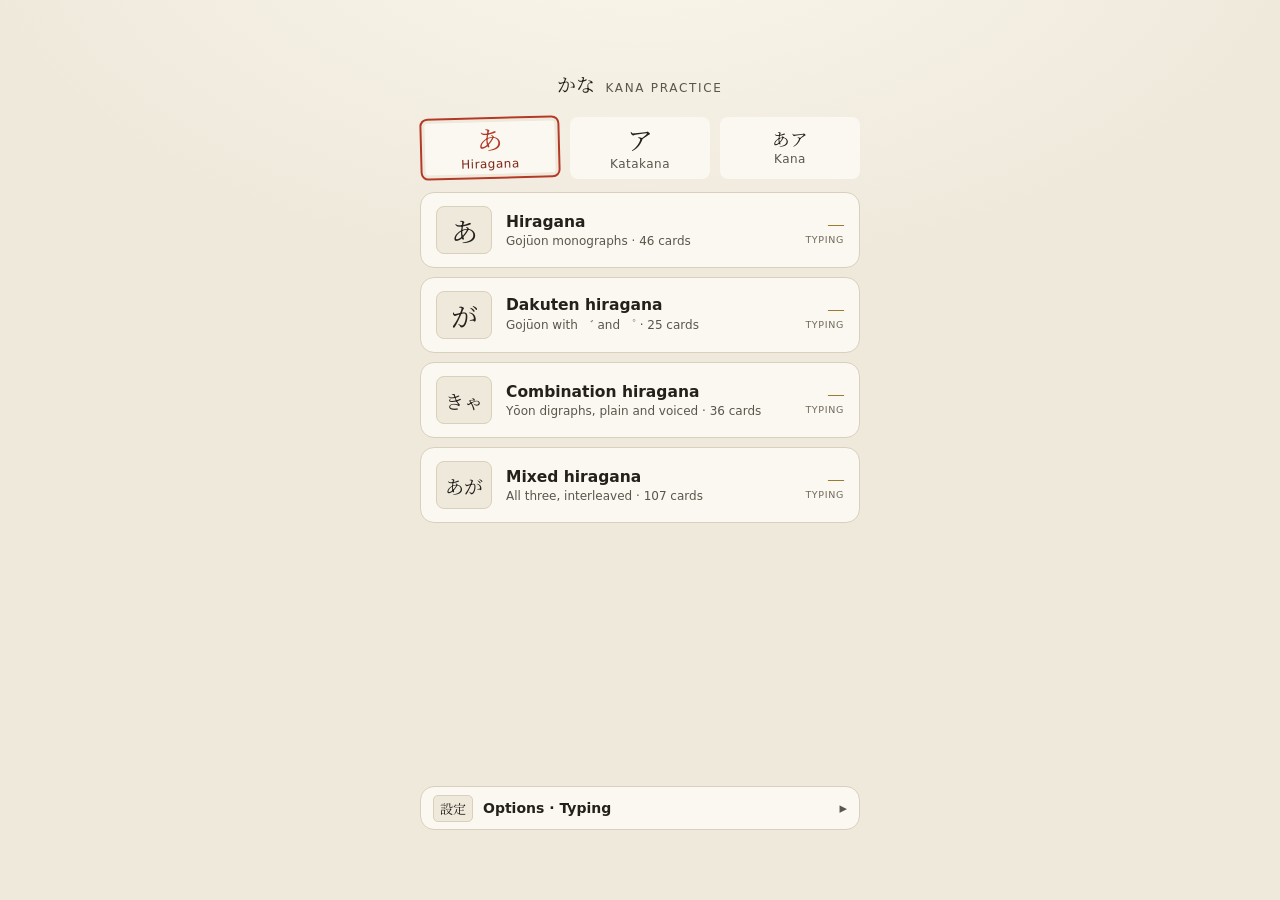
==== index.html @ 2bb755de "feat(decks): add a Kana stamp for the decks that span both scripts The menu had two seal stamps and " ====
<!DOCTYPE html>
<html lang="en">
<head>
<meta charset="UTF-8">
<meta name="viewport"
      content="width=device-width, initial-scale=1, viewport-fit=cover, interactive-widget=resizes-content">
<meta name="color-scheme" content="light dark">
<meta name="theme-color" content="#EFE9DC" id="themeColor">
<!-- The app ships its own dark theme, so Dark Reader must keep its hands off:
     its automatic inversion would fight the palette rather than add to it. -->
<meta name="darkreader-lock">
<meta name="apple-mobile-web-app-capable" content="yes">
<title>かな — Kana Practice</title>
<!-- favicon.ico is the one the browser is told about, and it is also the path
     every browser asks for unprompted when no link tag resolves. It carries six
     sizes (16 → 256), each rendered from icon.svg at that exact size rather
     than scaled down from one big raster — the 16px one has to survive on its
     own, which is what the glyph's weight was chosen for. icon.svg stays: it is
     the source the .ico is generated from. -->
<link rel="icon" href="favicon.ico" sizes="16x16 32x32 48x48 64x64 128x128 256x256">
<link rel="apple-touch-icon" href="icon.svg">
<link rel="stylesheet" href="styles.css">
<!-- Theme, before first paint. The stylesheet keys off data-theme, and app.js
     is loaded at the end of <body> — setting it there would show a light flash
     on every load for anyone using the dark theme. Deliberately duplicated and
     deliberately tiny; paintTheme() in app.js is the real one, and the key name
     and the two choices have to stay in step with it. -->
<script>
  (function () {
    var t = null;
    try { t = localStorage.getItem("kana.theme"); } catch (e) { /* private mode */ }
    if (t !== "light" && t !== "dark") {
      t = window.matchMedia("(prefers-color-scheme: dark)").matches ? "dark" : "light";
    }
    document.documentElement.dataset.theme = t;
  })();
</script>
</head>
<body>
<main class="stage">

  <!-- ───────────── MENU ───────────── -->
  <section id="menu" class="screen menu">
    <p class="eyebrow"><span class="mark" lang="ja">かな</span> Kana Practice</p>

    <!-- The deck list below shows one stamp at a time. The third is not a
         script anyone writes in — it is where the decks that span both scripts
         live, so they are found in one place instead of twice. -->
    <div class="scriptbar" id="scriptSwitch" role="radiogroup" aria-label="Script">
      <button type="button" class="hanko" data-script="hiragana" role="radio" aria-checked="true">
        <span class="hanko__glyph" lang="ja">あ</span>
        <span class="hanko__label">Hiragana</span>
      </button>
      <button type="button" class="hanko" data-script="katakana" role="radio" aria-checked="false">
        <span class="hanko__glyph" lang="ja">ア</span>
        <span class="hanko__label">Katakana</span>
      </button>
      <button type="button" class="hanko" data-script="kana" role="radio" aria-checked="false">
        <span class="hanko__glyph hanko__glyph--pair" lang="ja">あア</span>
        <span class="hanko__label">Kana</span>
      </button>
    </div>

    <div class="menu__scroll">
      <div class="decks" id="decks"></div>

      <!-- flick drills: not decks, and not filtered by script — built by app.js -->
      <p class="section-title" id="flickTitle">Flick keyboard</p>
      <div class="decks" id="flickDecks"></div>
    </div>

    <!-- Everything that used to sit stacked here — answer mode, font, chart,
         progress, account — now lives in #moreSheet. Five blocks took a third
         of a phone screen away from the deck list. -->
    <button type="button" class="wide wide--bar" id="moreBtn">
      <span class="wide__mark" lang="ja">設定</span>
      <span class="wide__label">Options · <span id="moreMode">Typing</span></span>
      <span class="wide__go" aria-hidden="true">▸</span>
    </button>
  </section>

  <!-- ───────────── SIGN IN / SIGN UP ───────────── -->
  <section id="auth" class="screen auth hidden">
    <p class="eyebrow"><span class="mark" lang="ja">名</span> <span id="authTitle">Sign in</span></p>

    <div class="auth__scroll">
      <p class="auth__blurb" id="authBlurb">
        An account saves your settings and records on the server, so they follow you between
        devices, and unlocks the progress report.
      </p>

      <form class="auth__form" id="authForm" autocomplete="on">
        <label class="field">
          <span class="field__label">Username</span>
          <input id="authUser" type="text" name="username" autocomplete="username"
                 autocapitalize="off" autocorrect="off" spellcheck="false"
                 inputmode="latin" required>
        </label>
        <label class="field">
          <span class="field__label">Password</span>
          <input id="authPass" type="password" name="password"
                 autocomplete="current-password" required>
        </label>

        <p class="auth__msg hidden" id="authMsg" role="status" aria-live="polite"></p>

        <button type="submit" class="btn btn--primary auth__go" id="authSubmit">Sign in</button>
      </form>

      <button type="button" class="link auth__swap" id="authSwap">
        No account yet? Create one
      </button>

      <div class="auth__signedin hidden" id="authSignedIn">
        <p class="auth__blurb">
          Signed in as <b id="authWho"></b>. Settings and records sync automatically.
        </p>

        <!-- Kept folded away: three password boxes sitting open on a screen you
             came to for something else is a form asking to be filled in. -->
        <button type="button" class="btn btn--ghost" id="pwToggle">Change password</button>

        <form class="auth__form auth__pw hidden" id="pwForm" autocomplete="on">
          <label class="field">
            <span class="field__label">Current password</span>
            <input id="pwCurrent" type="password" name="current-password"
                   autocomplete="current-password" required>
          </label>
          <label class="field">
            <span class="field__label">New password</span>
            <input id="pwNew" type="password" name="new-password"
                   autocomplete="new-password" required>
          </label>
          <label class="field">
            <span class="field__label">Confirm new password</span>
            <input id="pwConfirm" type="password" name="confirm-password"
                   autocomplete="new-password" required>
          </label>

          <button type="submit" class="btn btn--primary auth__go" id="pwSubmit">Change password</button>
          <button type="button" class="link auth__swap" id="pwCancel">Cancel</button>
        </form>

        <!-- Outside the form on purpose: it carries the confirmation too, and
             that has to survive the form folding itself away. -->
        <p class="auth__msg hidden" id="pwMsg" role="status" aria-live="polite"></p>

        <button type="button" class="btn btn--ghost" id="logoutBtn">Sign out</button>
        <button type="button" class="link auth__danger" id="deleteBtn">Delete account and all data</button>
      </div>
    </div>

    <button type="button" class="link" id="authBackBtn">← Back</button>
  </section>

  <!-- ───────────── PROGRESS ───────────── -->
  <section id="stats" class="screen stats hidden" data-script="hiragana">
    <p class="eyebrow"><span class="mark" lang="ja">記録</span> Your progress</p>

    <div class="stats__scroll" id="statsScroll">
      <!-- Device first and scrolling: you pick it once and it is the coarsest
           split there is. The script stamps below it are sticky, so the thing
           you actually switch between stays reachable. -->
      <div class="seg seg--device" role="radiogroup" aria-label="Device">
        <button type="button" class="seg__btn" data-device="mobile" role="radio" aria-checked="false">Phone</button>
        <button type="button" class="seg__btn" data-device="desktop" role="radio" aria-checked="true">Desktop</button>
      </div>

      <div class="scriptbar" id="statsScriptSwitch" role="radiogroup" aria-label="Script">
        <button type="button" class="hanko" data-script="hiragana" role="radio" aria-checked="true">
          <span class="hanko__glyph" lang="ja">あ</span>
          <span class="hanko__label">Hiragana</span>
        </button>
        <button type="button" class="hanko" data-script="katakana" role="radio" aria-checked="false">
          <span class="hanko__glyph" lang="ja">ア</span>
          <span class="hanko__label">Katakana</span>
        </button>
        <button type="button" class="hanko" data-script="kana" role="radio" aria-checked="false">
          <span class="hanko__glyph hanko__glyph--pair" lang="ja">あア</span>
          <span class="hanko__label">Kana</span>
        </button>
      </div>

      <!-- hidden when there is only one deck to pick — see renderDeckPicker -->
      <div class="deckpick" id="deckPick" role="radiogroup" aria-label="Deck"></div>

      <div id="statsBody"></div>
    </div>

    <button type="button" class="link" id="statsBackBtn">← Back</button>
  </section>

  <!-- ───────────── PLAY ───────────── -->
  <section id="play" class="screen play hidden">

    <header class="playbar">
      <button type="button" class="iconbtn" id="menuBtn" aria-label="Back to all decks" title="All decks">←</button>
      <h1 class="playbar__title">
        <span class="playbar__mark" id="playMark" lang="ja">かな</span>
        <span id="playLabel">Hiragana</span>
      </h1>
      <button type="button" class="iconbtn iconbtn--kana" id="playFontBtn"
              aria-label="Change the character font" title="Character font" lang="ja">字</button>
      <button type="button" class="iconbtn" id="restartBtn" aria-label="Restart this deck" title="Restart deck">↻</button>
    </header>

    <!-- On touch the on-screen keyboard covers the dock, so reveal lives up here
         instead. Only one of this and the one in the dock is ever visible. -->
    <div class="revealbar" id="revealBar">
      <button type="button" class="link" id="revealBtnTop">Reveal answer</button>
    </div>

    <div class="playmain">
      <div class="square" id="square">
        <span class="glyph" id="glyph" lang="ja">あ</span>
        <span class="maru" aria-hidden="true"></span>
      </div>
    </div>

    <div class="dock">
      <p class="feedback" id="feedback" role="status" aria-live="polite">Type the sound this character makes.</p>

      <!-- typing -->
      <div id="typeMode">
        <div class="answer">
          <input id="input" type="text" inputmode="latin" enterkeyhint="go" autocomplete="off"
                 autocapitalize="off" autocorrect="off" spellcheck="false"
                 placeholder="romaji…" aria-label="Type the romaji reading">
          <button type="button" class="btn btn--primary" id="submitBtn">Check</button>
        </div>
      </div>

      <!-- writing: romaji is shown, the kana is typed (needs a Japanese IME) -->
      <div id="writeMode" class="hidden">
        <div class="answer">
          <input id="kanaInput" type="text" inputmode="text" lang="ja" enterkeyhint="go"
                 autocomplete="off" autocapitalize="off" autocorrect="off" spellcheck="false"
                 placeholder="かな…" aria-label="Type the character">
          <button type="button" class="btn btn--primary" id="writeSubmitBtn">Check</button>
        </div>
      </div>

      <!-- shared by both typing modes; the hint text is set per mode -->
      <div class="undertools" id="typedTools">
        <button type="button" class="link" id="revealBtn">Reveal answer</button>
        <span class="hint hint--keys" id="typedHint">Enter ↵ to check</span>
      </div>

      <!-- choosing -->
      <div id="chooseMode" class="hidden">
        <div class="choices" id="choices"></div>
        <!-- height is reserved so the Continue button can't shift the layout -->
        <div class="undertools undertools--choose" id="chooseTools">
          <span class="hint hint--keys" id="chooseHint">Keys 1–4 also work</span>
        </div>
      </div>

      <div class="stats">
        <div class="bar"><span id="barFill"></span></div>
        <div class="metrics">
          <div class="metric"><div class="metric__n" id="mProgress">0<small>/0</small></div><div class="metric__l">Card</div></div>
          <div class="metric metric--streak"><div class="metric__n" id="mStreak">0</div><div class="metric__l">Streak</div></div>
          <div class="metric"><div class="metric__n" id="mAcc">—</div><div class="metric__l">Accuracy</div></div>
        </div>
      </div>
    </div>

  </section>

  <!-- ───────────── END ───────────── -->
  <section id="end" class="screen end hidden">
    <div class="end__scroll">
      <p class="eyebrow"><span class="mark" id="endMark" lang="ja">かな</span> <span id="endLabel">Deck complete</span></p>
      <div class="end__scoreline">
        <div class="end__score" id="endScore">—</div>
        <!-- filled by app.js: "best 96% · 1:47" -->
        <div class="end__chip hidden" id="endBestChip"></div>
      </div>
      <p class="end__sub" id="endSub"></p>
      <p class="end__best hidden" id="endBest"></p>

      <div id="missedBlock">
        <p class="section-title">Review these</p>
        <div class="missed" id="missedGrid"></div>
      </div>
    </div>

    <div class="end__actions">
      <button type="button" class="btn btn--ghost hidden" id="drillBtn"></button>
      <button type="button" class="btn btn--primary" id="againBtn">Practice deck again</button>
      <button type="button" class="link" id="endMenuBtn">← All decks</button>
    </div>
  </section>

  <!-- ───────────── LOAD ERROR ───────────── -->
  <section id="fatal" class="screen fatal hidden">
    <p class="eyebrow"><span class="mark" lang="ja">かな</span> Can’t load the deck</p>
    <p class="fatal__msg" id="fatalMsg"></p>
    <p class="fatal__hint">Browsers block <code>fetch()</code> on <code>file://</code> pages, so
      <code>kana.json</code> can’t be read by double-clicking this file. Serve the folder instead:</p>
    <pre class="fatal__cmd"><code>python -m http.server 8000</code></pre>
    <p class="fatal__hint">then open <code>http://localhost:8000</code>.</p>
  </section>

</main>

<!-- ───────────── OPTIONS ───────────── -->
<dialog id="moreSheet" class="sheet" aria-labelledby="moreSheetTitle">
  <div class="sheet__head">
    <h2 class="sheet__title" id="moreSheetTitle">Options</h2>
    <button type="button" class="iconbtn" id="moreCloseBtn" aria-label="Close">✕</button>
  </div>
  <div class="sheet__body">
    <div class="modebar modebar--stack">
      <span class="modebar__label">Answer by</span>
      <div class="seg" id="modeSwitch" role="radiogroup" aria-label="Answer mode">
        <button type="button" class="seg__btn" data-mode="type" role="radio" aria-checked="true">Typing</button>
        <button type="button" class="seg__btn" data-mode="choose" role="radio" aria-checked="false">Choosing</button>
        <button type="button" class="seg__btn" data-mode="write" role="radio" aria-checked="false">Writing</button>
      </div>
    </div>

    <!-- Theme is this device's alone — it is never synced to an account. -->
    <div class="modebar modebar--stack">
      <span class="modebar__label">Theme</span>
      <div class="seg" id="themeSwitch" role="radiogroup" aria-label="Theme">
        <button type="button" class="seg__btn" data-theme="auto" role="radio" aria-checked="true">Auto</button>
        <button type="button" class="seg__btn" data-theme="light" role="radio" aria-checked="false">Light</button>
        <button type="button" class="seg__btn" data-theme="dark" role="radio" aria-checked="false">Dark</button>
      </div>
    </div>

    <button type="button" class="wide" id="menuFontBtn">
      <span class="wide__mark wide__mark--kana" lang="ja">あ</span>
      <span class="wide__label">Character font · <span id="menuFontName">Mincho</span></span>
      <span class="wide__go" aria-hidden="true">▸</span>
    </button>

    <button type="button" class="wide" id="chartBtn">
      <span class="wide__mark" lang="ja">五十音</span>
      <span class="wide__label">All characters &amp; romaji</span>
      <span class="wide__go" aria-hidden="true">▸</span>
    </button>

    <!-- both hidden unless a backend answers /api/health -->
    <button type="button" class="wide hidden" id="statsBtn">
      <span class="wide__mark" lang="ja">記録</span>
      <span class="wide__label">Your progress</span>
      <span class="wide__go" aria-hidden="true">▸</span>
    </button>

    <button type="button" class="wide hidden" id="accountBtn">
      <span class="wide__mark" lang="ja">名</span>
      <span class="wide__label">Account · <span id="accountName">Sign in</span></span>
      <span class="wide__go" aria-hidden="true">▸</span>
    </button>
  </div>
</dialog>

<!-- ───────────── FONT PICKER ───────────── -->
<dialog id="fontSheet" class="sheet" aria-labelledby="fontSheetTitle">
  <div class="sheet__head">
    <h2 class="sheet__title" id="fontSheetTitle">Character font</h2>
    <button type="button" class="iconbtn" id="fontCloseBtn" aria-label="Close">✕</button>
  </div>
  <div class="sheet__body">
    <div class="fonts" id="fontList" role="radiogroup" aria-labelledby="fontSheetTitle"></div>
    <p class="sheet__note" id="fontNote"></p>
  </div>
</dialog>

<!-- ───────────── CHARACTER CHART ───────────── -->
<dialog id="chartSheet" class="sheet sheet--chart" data-script="hiragana"
        aria-labelledby="chartSheetTitle">
  <div class="sheet__head">
    <h2 class="sheet__title" id="chartSheetTitle">All characters</h2>
    <button type="button" class="iconbtn" id="chartCloseBtn" aria-label="Close">✕</button>
  </div>

  <div class="chart__switch" role="radiogroup" aria-label="Script">
    <button type="button" class="hanko" data-chart="hiragana" role="radio" aria-checked="true">
      <span class="hanko__glyph" lang="ja">あ</span>
      <span class="hanko__label">Hiragana</span>
    </button>
    <button type="button" class="hanko" data-chart="katakana" role="radio" aria-checked="false">
      <span class="hanko__glyph" lang="ja">ア</span>
      <span class="hanko__label">Katakana</span>
    </button>
  </div>

  <!-- masthead + tables are built by app.js from kana.json's `charts` -->
  <div class="sheet__body chart__body" id="chartBody" tabindex="-1"></div>
</dialog>

<script src="app.js"></script>
</body>
</html>
---- styles.css ----
/* ==========================================================================
   Kana Practice — single stylesheet, mobile-first.

   Layout model
   ------------
   body      : full dynamic-viewport box, safe-area padded
   .stage    : the column everything lives in (capped at 440px / 760px)
   .screen   : one flex column per screen, grows to fill .stage
   .play     : playbar (fixed) · playmain (flexes, holds the square) · dock (fixed)

   The square is sized off dvh as well as vw, and the viewport meta uses
   interactive-widget=resizes-content, so opening the on-screen keyboard
   shrinks the character instead of pushing the answer box off-screen.

   Colour
   ------
   Washi paper throughout: cream ground, ink text, vermilion seal accent. The
   accent colours are deliberately darker than a dark theme would use — the same
   red/gold/green at "glowing on indigo" lightness fails contrast on cream.

   Which is exactly why the dark theme re-declares them rather than inverting:
   it is the same paper at night — sumi ground, warm off-white ink, the seal red
   opened up to where it reads on a dark ground. Every colour in the sheet comes
   from a custom property for that reason, including the translucent ones; a
   literal colour below the :root blocks is a bug, because it can only be right
   in one of the two themes. Shu-derived washes use color-mix so they follow the
   accent by themselves and need no second declaration at all.

   The theme is chosen in Options and applied as data-theme on <html> — light or
   dark, already resolved, never "auto" (app.js resolves that against the OS, so
   nothing here has to test prefers-color-scheme).
   ========================================================================== */

/* ==========================================================================
   Bundled faces

   The five Japanese styles the font picker offers ship with the app, subset to
   kana + eighteen kanji + Latin by fonts/subset.py. Before this they were
   probed for on the device and quietly dropped when absent, which on a stock
   Windows install meant most of the picker disappeared — Japanese serif and
   textbook faces are behind an optional feature there.

   Two things about these rules are load-bearing:

   · **The `font-weight` *range* on the two variable faces.** Their default
     instance is the thinnest one on the axis — Thin 100 for Noto Sans JP,
     ExtraLight 200 for Noto Serif JP. Declare a single weight, or none, and
     every kana on screen renders as that hairline, which at 16px is the grey
     mush the app icon was drawn in SemiBold to avoid. The range is what lets
     the browser pick 400 for body kana and 600/700 for the chart headings and
     the feedback line's <b>.
   · **`font-display: block`, not `swap`.** The glyph *is* the question here. A
     swap shows the fallback first — tofu, on a device with no Japanese font,
     which is the case this whole section exists for — and then changes the
     character under the reader mid-answer. Block leaves the square empty until
     the face lands instead. These are same-origin and 32-110 KB, so that is
     imperceptible locally and honest over a slow link; only the face actually
     selected is ever fetched.
   ========================================================================== */
@font-face{
  font-family:"Noto Serif JP";
  src:url("fonts/noto-serif-jp-var.woff2") format("woff2-variations"),
      url("fonts/noto-serif-jp-var.woff2") format("woff2");
  font-weight:200 900;          /* variable axis — NOT a single weight */
  font-style:normal;
  font-display:block;
}
@font-face{
  font-family:"Noto Sans JP";
  src:url("fonts/noto-sans-jp-var.woff2") format("woff2-variations"),
      url("fonts/noto-sans-jp-var.woff2") format("woff2");
  font-weight:100 900;
  font-style:normal;
  font-display:block;
}
@font-face{
  font-family:"Klee One";
  src:url("fonts/klee-one-400.woff2") format("woff2");
  font-weight:400; font-style:normal; font-display:block;
}
@font-face{
  font-family:"Klee One";
  src:url("fonts/klee-one-600.woff2") format("woff2");
  font-weight:600; font-style:normal; font-display:block;
}
@font-face{
  font-family:"Zen Maru Gothic";
  src:url("fonts/zen-maru-gothic-400.woff2") format("woff2");
  font-weight:400; font-style:normal; font-display:block;
}
@font-face{
  font-family:"Zen Maru Gothic";
  src:url("fonts/zen-maru-gothic-700.woff2") format("woff2");
  font-weight:700; font-style:normal; font-display:block;
}
@font-face{
  font-family:"BIZ UDPGothic";
  src:url("fonts/biz-udpgothic-400.woff2") format("woff2");
  font-weight:400; font-style:normal; font-display:block;
}
@font-face{
  font-family:"BIZ UDPGothic";
  src:url("fonts/biz-udpgothic-700.woff2") format("woff2");
  font-weight:700; font-style:normal; font-display:block;
}

:root{
  --paper:      #EFE9DC;  /* page ground */
  --paper-card: #FBF8F1;  /* raised card / panel */
  --paper-lift: #FFFDF7;  /* a card lifted further still — hover, active font */
  --paper-sunk: #E7E0CE;  /* inset: progress track, pressed states */
  --gap-empty:  #E3DCC9;  /* an intentionally blank chart cell */
  --hairline:   #D8D0BC;  /* every border */
  --hairline-2: #BFB59B;  /* hairline on hover */

  --c-ink:      #24211C;  /* primary text */
  --c-ink-soft: #5B564C;  /* secondary text */
  --c-ink-mute: #6F6859;  /* tertiary — labels, hints, placeholders */
  --on-fill:    #fff;     /* text on a filled accent — shu, matcha */

  --shu:      #B23A26;  /* vermilion / seal red */
  --shu-2:    #9A2F1D;
  --shu-3:    #7E2717;  /* the seal's label colour, one step past shu-2 */
  --matcha:   #4F6B22;  /* correct green */
  --matcha-2: #455C1D;  /* its text companion, as shu-2 is to shu */
  --brass:    #8A6410;  /* record gold */
  --brass-2:  #B8892A;  /* lighter end of the progress gradient */
  --ai:       #2B4570;  /* indigo — the katakana accent */
  --ai-2:     #1B2C47;  /* its label colour, as shu-3 is to shu */
  /* purple — the かな stamp, the decks that are both scripts at once. Red and
     indigo mixed, which is exactly what that stamp holds, and it lands between
     them on contrast too rather than reading as a louder third colour. */
  --murasaki:   #5C3D7A;
  --murasaki-2: #452A5C;  /* its label colour, as ai-2 is to ai */
  --guide:    #C8BFA6;  /* practice-square cross guides */

  /* the pressed/hover wash on a control with no fill of its own */
  --press:    rgba(0,0,0,.07);
  --backdrop: rgba(36,33,28,.42);
  /* focused text field — mixed from the accent, so it needs no dark twin */
  --focus-glow: 0 0 0 3px color-mix(in srgb, var(--shu) 16%, transparent);

  /* Shadows are whole values, not tints, because a dark ground needs a
     different spread and opacity, not the same shadow in another colour. */
  --shadow-fine:   0 1px 2px rgba(60,50,30,.14);          /* the seg thumb */
  --shadow-sheet:  0 -20px 50px -22px rgba(60,50,30,.45);
  --shadow-square: 0 14px 30px -18px rgba(60,50,30,.42);

  /* the writing square: paper on paper, so it needs its own lift */
  --square-bg: linear-gradient(180deg, #FFFDF7 0%, #F4EEE0 140%);

  /* The page ground. Declared once because a sticky element has to repaint it
     to sit seamlessly over the page — see .stats .scriptbar. Always paired with
     background-attachment:fixed, which is what makes the two line up. */
  --page-bg:
    radial-gradient(1100px 620px at 50% -12%, #FBF7EC 0%, transparent 62%),
    var(--paper);

  --accent:      var(--shu);   /* flips per script inside the chart sheet */
  --accent-dark: var(--shu-3); /* the accent's label colour, not "dark theme" */

  --sans: ui-sans-serif, system-ui, -apple-system, "Segoe UI", Roboto, "Helvetica Neue", Arial, sans-serif;
  --mono: ui-monospace, SFMono-Regular, Menlo, Consolas, monospace;
  /* "Noto Serif JP" is bundled (see @font-face above), so this now resolves to
     a real face everywhere rather than to whatever the device happened to have.
     The installed names stay ahead of it: someone who owns Hiragino or Yu Mincho
     should see their own, and they carry kanji the subset deliberately doesn't. */
  --mincho: "Hiragino Mincho ProN", "Yu Mincho", "YuMincho", "Noto Serif JP",
            "MS PMincho", "Songti SC", serif;

  /* Every Japanese character on screen uses this. app.js overwrites it with the
     stack picked in the font sheet; --mincho stays put for the Latin numerals
     so switching kana faces never moves the score display around. */
  --kana: var(--mincho);

  --r-sm: 8px;
  --r-md: 10px;
  --r-lg: 14px;

  --pad: 14px;                 /* gutter around the stage */
  --tap: 44px;                 /* minimum touch target */
  --safe-t: env(safe-area-inset-top, 0px);
  --safe-b: env(safe-area-inset-bottom, 0px);
  --safe-l: env(safe-area-inset-left, 0px);
  --safe-r: env(safe-area-inset-right, 0px);
}

/* ── dark ─────────────────────────────────────────────────────────────────
   The same washi at night, not an inversion. Only the palette moves: nothing
   below re-lays-out, and no rule anywhere else in this file tests the theme.

   Two things drove the numbers. The ground is warm (a red-leaning near-black),
   because a neutral #111 under cream-white text reads as a different app
   wearing the same layout. And the accents all move *up* in lightness — the
   comment at the top of the file cuts both ways, so the seal red that reads on
   cream is mud on sumi, and gets opened up here instead of being reused. */
:root[data-theme="dark"]{
  --paper:      #1B1916;
  --paper-card: #24211B;
  --paper-lift: #2C2820;
  --paper-sunk: #131210;
  --gap-empty:  #1F1C17;
  --hairline:   #38332B;
  --hairline-2: #574F41;

  --c-ink:      #EDE6D6;
  --c-ink-soft: #B5AC99;
  /* 4.5:1 on --paper-card is the floor here, not on the page ground: labels and
     hints sit on cards more often than not, and a card is the lighter of the
     two. #8E8573 clears the ground and fails the card, which is the trap. */
  --c-ink-mute: #99907D;
  /* the fills are light here, so what sits on them is the ground, not white */
  --on-fill:    #1B1916;

  --shu:      #E2604A;
  --shu-2:    #F07D66;
  --shu-3:    #F2907A;
  --matcha:   #93B94E;
  --matcha-2: #A6C863;
  --brass:    #D8AC58;
  --brass-2:  #F0CE8C;
  --ai:       #7E9CD8;
  --ai-2:     #A3BAE6;
  --murasaki:   #B18FD8;
  --murasaki-2: #C6ACE6;
  --guide:    #4A4335;

  --press:    rgba(255,255,255,.09);
  --backdrop: rgba(0,0,0,.6);

  /* a shadow on a dark ground has to be near-black and tighter, or it just
     fogs the area around the element instead of lifting it */
  --shadow-fine:   0 1px 2px rgba(0,0,0,.45);
  --shadow-sheet:  0 -20px 50px -24px rgba(0,0,0,.85);
  --shadow-square: 0 14px 30px -20px rgba(0,0,0,.75);

  --square-bg: linear-gradient(180deg, #2A251D 0%, #1D1A15 140%);

  /* The glow sits *much* closer to the ground than the light theme's does, and
     copying that one's step across is the mistake here: identical RGB deltas
     are not identical gradients. On cream, +12 on 239 is a 4% lift the eye
     reads as almost nothing; on sumi the same +12 on 27 is +58% luminance and
     reads as a spotlight. What has to match is the *proportion*, which puts
     this three points off the ground, not twelve. Keep it neutral too — a warm
     step reads as a glow rather than as paper catching light. */
  --page-bg:
    radial-gradient(1100px 620px at 50% -12%, #1E1C19 0%, transparent 62%),
    var(--paper);
}

*{ box-sizing:border-box; }

html{ -webkit-text-size-adjust:100%; color-scheme:light; }
/* form controls, scrollbars and the caret follow the theme, not the OS */
:root[data-theme="dark"]{ color-scheme:dark; }

body{
  margin:0;
  min-height:100dvh;
  padding:calc(var(--pad) + var(--safe-t)) calc(var(--pad) + var(--safe-r))
          calc(var(--pad) + var(--safe-b)) calc(var(--pad) + var(--safe-l));
  font-family:var(--sans);
  color:var(--c-ink);
  background:var(--page-bg);
  background-attachment:fixed;
  display:flex;
  align-items:center;
  justify-content:center;
  overscroll-behavior-y:contain;
  -webkit-font-smoothing:antialiased;
}

.stage{
  --avail:calc(100dvh - 2 * var(--pad) - var(--safe-t) - var(--safe-b));
  width:100%;
  max-width:440px;
  display:flex;
  flex-direction:column;
  /* fill the viewport on phones, stay a centered card on big screens… */
  min-height:min(760px, var(--avail));
  /* …but never exceed it: long content scrolls inside .menu__scroll /
     .end__scroll instead of scrolling the page out from under the dock. */
  max-height:var(--avail);
}

.screen{ flex:1; display:flex; flex-direction:column; min-height:0; }

.hidden{ display:none !important; }

/* ── shared type ──────────────────────────────────────────────────────── */
.eyebrow{
  display:flex; align-items:baseline; gap:10px;
  justify-content:center;
  margin:0 0 18px;
  letter-spacing:.14em;
  text-transform:uppercase;
  font-size:12px;
  color:var(--c-ink-soft);
}
.eyebrow .mark{
  font-family:var(--kana);
  font-size:19px;
  letter-spacing:0;
  text-transform:none;
  color:var(--c-ink);
}

.section-title{
  font-size:11px; letter-spacing:.12em; text-transform:uppercase;
  color:var(--c-ink-mute); margin:24px 0 12px;
}

/* ── buttons ──────────────────────────────────────────────────────────── */
button{ -webkit-tap-highlight-color:transparent; touch-action:manipulation; }

.btn{
  font-family:var(--sans); font-size:15px; font-weight:600;
  min-height:var(--tap);
  padding:0 20px; border-radius:var(--r-md); cursor:pointer;
  border:1px solid transparent; white-space:nowrap;
  transition:transform .06s, background .15s, border-color .15s, color .15s;
}
.btn:active{ transform:translateY(1px); }
.btn--primary{ background:var(--shu); color:var(--on-fill); }
.btn--ghost{ background:var(--paper-card); color:var(--c-ink-soft); border-color:var(--hairline); }

.link{
  background:none; border:none; color:var(--c-ink-soft);
  font-size:14px; font-family:var(--sans);
  cursor:pointer;
  min-height:var(--tap); padding:0 4px;
  display:inline-flex; align-items:center;
}

.hint{
  font-size:13.5px; color:var(--c-ink-mute);
  min-height:var(--tap); padding:0 4px;
  display:inline-flex; align-items:center;
}

/* keyboard hints are noise on touch devices */
@media (hover:none) and (pointer:coarse){
  .hint--keys{ display:none; }
}

/* …but the IME reminder is *most* needed on a phone, where the Japanese
   keyboard has to be switched to by hand. It is deliberately not .hint--keys. */
.hint--ime{
  font-size:12px; letter-spacing:.02em;
  color:var(--c-ink-mute);
  border:1px dashed var(--hairline-2);
  border-radius:var(--r-sm);
  min-height:0; padding:4px 8px;
}

.iconbtn{
  width:var(--tap); height:var(--tap);
  flex:0 0 auto;
  display:inline-flex; align-items:center; justify-content:center;
  font-size:19px; line-height:1;
  color:var(--c-ink-soft);
  background:none; border:none; border-radius:50%;
  cursor:pointer;
  transition:background .15s, color .15s;
}
.iconbtn:active{ background:var(--press); color:var(--c-ink); }
.iconbtn--kana{ font-family:var(--kana); font-size:17px; }

@media (hover:hover){
  .btn--primary:hover{ background:var(--shu-2); }
  .btn--ghost:hover{ border-color:var(--hairline-2); color:var(--c-ink); }
  .link:hover{ color:var(--c-ink); text-decoration:underline; }
  .iconbtn:hover{ background:var(--press); color:var(--c-ink); }
}

:where(button,input):focus-visible{
  outline:2px solid var(--shu);
  outline-offset:2px;
}

/* ── menu ─────────────────────────────────────────────────────────────── */
/* Script switch — the same seal stamps as the chart sheet (.hanko, defined with
   the chart), sized to share the menu's full width. It filters the deck list to
   one script rather than listing all six decks at once. */
.scriptbar{
  flex:0 0 auto;
  display:flex; gap:10px;
  margin-bottom:13px;
}
.scriptbar .hanko{ flex:1 1 0; width:auto; min-height:62px; gap:5px; }
.scriptbar .hanko__glyph{ --stamp:26px; }

/* katakana carries the indigo accent here too, exactly as it does in the chart,
   and the かな stamp the purple that sits between the two */
.menu[data-script="katakana"]{
  --accent:var(--ai);
  --accent-dark:var(--ai-2);
}
.menu[data-script="kana"]{
  --accent:var(--murasaki);
  --accent-dark:var(--murasaki-2);
}

.menu__scroll{
  flex:1; min-height:0;
  overflow-y:auto;
  -webkit-overflow-scrolling:touch;
  /* let a long list bleed to the edges of its own scroller */
  margin-inline:calc(var(--pad) * -1);
  padding-inline:var(--pad);
}

.decks{ display:grid; gap:9px; }

.deck{
  display:grid;
  grid-template-columns:52px 1fr auto;
  align-items:center;
  gap:12px;
  text-align:left;
  min-height:64px;
  padding:11px 13px;
  border-radius:var(--r-lg);
  background:var(--paper-card);
  border:1px solid var(--hairline);
  color:var(--c-ink);
  font-family:var(--sans);
  cursor:pointer;
  transition:border-color .15s, background .15s, transform .06s;
}
.deck:active{ transform:translateY(1px); background:var(--paper-sunk); }
@media (hover:hover){
  .deck:hover{ border-color:var(--hairline-2); background:var(--paper-lift); }
}

.deck__sample{
  font-family:var(--kana);
  font-size:25px; line-height:1;
  color:var(--c-ink);
  background:var(--paper);
  border:1px solid var(--hairline);
  border-radius:var(--r-sm);
  height:44px;
  display:flex; align-items:center; justify-content:center;
}
.deck--combo .deck__sample{ font-size:18px; }

/* both are spans inside one grid cell — they must stack, not run together */
.deck__name{ display:block; font-size:15px; font-weight:600; }
.deck__meta{ display:block; font-size:12px; color:var(--c-ink-soft); margin-top:3px; }

.deck__best{
  font-family:var(--mincho);
  font-size:16px;
  color:var(--brass);
  text-align:right;
  min-width:42px;
  line-height:1.15;
}
.deck__pct{ display:block; }
/* fastest clean run — secondary to the score, still clearly a record */
.deck__time{ display:block; font-size:12.5px;
              color:color-mix(in srgb, var(--brass) 78%, transparent); }
/* names the mode the figures above belong to — "Choosing" is the widest, and it
   must stay on one line or the row grows a third line of its own */
.deck__best small{
  display:block;
  font-family:var(--sans);
  font-size:9.5px; letter-spacing:.07em; text-transform:uppercase;
  white-space:nowrap;
  color:var(--c-ink-mute); margin-top:2px;
}

.modebar{
  flex:0 0 auto;
  display:flex; align-items:center; justify-content:space-between; gap:10px;
  margin-top:14px; padding-top:12px;
  border-top:1px solid var(--hairline);
}
.modebar__label{
  font-size:11px; letter-spacing:.12em; text-transform:uppercase; color:var(--c-ink-mute);
}
.seg{
  display:inline-flex; gap:2px; padding:3px;
  background:var(--paper-sunk);
  border:1px solid var(--hairline);
  border-radius:9px;
}
.seg__btn{
  font-family:var(--sans); font-size:13.5px; font-weight:600;
  color:var(--c-ink-soft); background:none; border:none;
  min-height:38px; padding:0 15px; border-radius:7px; cursor:pointer;
  transition:background .15s, color .15s;
}
.seg__btn[aria-checked="true"]{ background:var(--paper-card); color:var(--c-ink); box-shadow:var(--shadow-fine); }

/* Three options no longer fit beside the label on a phone, so these rows stack:
   label above, buttons sharing the full width below. Both live in the Options
   sheet, where they have no top border to sit under. */
.modebar--stack{
  flex-direction:column; align-items:stretch; gap:7px;
  margin-top:0; padding-top:0; border-top:none;
  margin-bottom:16px;
}
.modebar--stack .seg{ display:flex; }
.modebar--stack .seg__btn{ flex:1 1 0; padding:0 8px; }

/* The one control left at the foot of the menu. Everything that used to be
   stacked here is behind it, so the deck list keeps the screen. */
.wide--bar{ margin-top:12px; }

.wide{
  display:flex; align-items:center; gap:10px;
  width:100%; min-height:var(--tap);
  margin-top:9px; padding:0 12px;
  background:var(--paper-card); border:1px solid var(--hairline); border-radius:var(--r-lg);
  color:var(--c-ink); font-family:var(--sans); font-size:14px; font-weight:600;
  cursor:pointer; text-align:left;
  transition:border-color .15s, background .15s, transform .06s;
}
.wide:active{ transform:translateY(1px); background:var(--paper-sunk); }
@media (hover:hover){ .wide:hover{ border-color:var(--hairline-2); background:var(--paper-lift); } }
.wide__mark{
  font-family:var(--kana); font-size:13px; font-weight:400;
  color:var(--c-ink); background:var(--paper);
  border:1px solid var(--hairline);
  padding:3px 6px; border-radius:5px;
}
/* a lone kana needs more size than 五十音 to carry the same optical weight */
.wide__mark--kana{ font-size:17px; min-width:28px; text-align:center; padding:2px 5px; }
.wide__label{ flex:1; min-width:0; overflow:hidden; text-overflow:ellipsis; white-space:nowrap; }
.wide__go{ color:var(--c-ink-soft); font-size:15px; }

/* ── account + progress ───────────────────────────────────────────────── */
.auth__scroll,
.stats__scroll{
  flex:1; min-height:0;
  overflow-y:auto;
  -webkit-overflow-scrolling:touch;
  margin-inline:calc(var(--pad) * -1);
  padding-inline:var(--pad);
}

.auth__blurb{
  margin:0 0 18px;
  font-size:13.5px; line-height:1.5; color:var(--c-ink-soft);
}

.auth__form{ display:flex; flex-direction:column; gap:12px; }

.field{ display:block; }
.field__label{
  display:block; margin-bottom:5px;
  font-size:11px; letter-spacing:.12em; text-transform:uppercase;
  color:var(--c-ink-mute);
}
.field input{
  width:100%;
  font-family:var(--sans);
  font-size:17px;               /* >=16px so iOS doesn't zoom on focus */
  min-height:var(--tap);
  padding:12px 14px;
  color:var(--c-ink);
  background:var(--paper-card);
  border:1px solid var(--hairline);
  border-radius:var(--r-md);
  outline:none;
  transition:border-color .15s, box-shadow .15s;
}
.field input:focus{ border-color:var(--shu); box-shadow:var(--focus-glow); }

.auth__go{ width:100%; margin-top:4px; }
.auth__go:disabled{ opacity:.6; cursor:default; }
.auth__swap{ width:100%; justify-content:center; margin-top:6px; }

.auth__msg{
  margin:0;
  padding:9px 12px;
  border-radius:var(--r-sm);
  background:color-mix(in srgb, var(--shu) 9%, transparent);
  border:1px solid color-mix(in srgb, var(--shu) 30%, transparent);
  color:var(--shu-2);
  font-size:13.5px; line-height:1.45;
}

/* The same panel in the affirmative — it reports a success, not a problem.
   The text is --matcha-2 and not --matcha for the same reason the error panel
   uses --shu-2: the base accent is the *wash* here, and a colour cannot sit
   legibly on 12% of itself. On cream it lands at 4.30:1, just under the bar. */
.auth__msg--ok{
  background:color-mix(in srgb, var(--matcha) 12%, transparent);
  border-color:color-mix(in srgb, var(--matcha) 38%, transparent);
  color:var(--matcha-2);
}

.auth__signedin{ display:flex; flex-direction:column; gap:10px; align-items:stretch; }

/* Its own box inside the signed-in stack, so the three fields read as one
   thing rather than as more buttons in the column. */
.auth__pw{
  gap:10px;
  padding:13px;
  border:1px solid var(--hairline);
  border-radius:var(--r-lg);
  background:var(--paper-card);
}
.auth__pw .auth__go{ margin-top:2px; }
.auth__pw .auth__swap{ margin-top:0; }
.auth__danger{ justify-content:center; color:var(--shu); }
@media (hover:hover){ .auth__danger:hover{ color:var(--shu-2); } }

/* Everything on the progress screen scrolls except the script stamps, which
   stick to the top of the scroller so the thing you switch between stays
   reachable. A sticky element has page behind it, so it repaints the body's own
   background — same gradient, same `fixed` attachment, therefore seamless
   rather than a solid block that misses the gradient by a shade. --page-bg is
   the single source for both. */
.stats .scriptbar{
  position:sticky; top:0; z-index:2;
  margin-inline:calc(var(--pad) * -1);
  padding:4px var(--pad) 10px;
  margin-bottom:0;
  background:var(--page-bg);
  background-attachment:fixed;
}

/* katakana carries the indigo accent here too, exactly as on the menu */
.stats[data-script="katakana"]{
  --accent:var(--ai);
  --accent-dark:var(--ai-2);
}
.stats[data-script="kana"]{
  --accent:var(--murasaki);
  --accent-dark:var(--murasaki-2);
}

/* the phone/desktop split — figures from one are never comparable to the other */
.seg--device{ flex:0 0 auto; display:flex; margin-bottom:10px; }
.seg--device .seg__btn{ flex:1 1 0; }

/* One deck at a time: each is its own dataset, so they never share a figure.
   Scrolls sideways on its own so a long deck list never pushes the report down. */
.deckpick{
  flex:0 0 auto;
  display:flex; gap:7px;
  overflow-x:auto; -webkit-overflow-scrolling:touch;
  margin-inline:calc(var(--pad) * -1);
  padding:0 var(--pad) 4px;
  margin-bottom:12px;
  scrollbar-width:none;
}
.deckpick:empty{ display:none; }
.deckpick::-webkit-scrollbar{ display:none; }
.deckpick__btn{
  flex:0 0 auto;
  display:flex; flex-direction:column; gap:2px;
  padding:8px 12px;
  background:var(--paper-card);
  border:1px solid var(--hairline);
  border-radius:var(--r-md);
  color:var(--c-ink-soft);
  font-family:var(--sans);
  cursor:pointer; text-align:left;
  transition:border-color .15s, color .15s, background .15s;
}
.deckpick__btn[aria-checked="true"]{
  border-color:var(--shu);
  color:var(--c-ink);
  box-shadow:0 0 0 2px color-mix(in srgb, var(--shu) 14%, transparent);
}
.deckpick__name{ font-size:13px; font-weight:600; white-space:nowrap; }
.deckpick__n{ font-size:10.5px; letter-spacing:.06em; text-transform:uppercase;
              color:var(--c-ink-mute); white-space:nowrap; }

.sdeck{
  margin:0 0 14px;
  font-size:19px; font-weight:600; line-height:1.2;
  color:var(--c-ink);
}

.sblock{ margin-bottom:24px; }
.sblock h3{
  margin:0 0 3px;
  font-size:11px; letter-spacing:.12em; text-transform:uppercase;
  color:var(--c-ink-mute);
}
.sblock__note{
  margin:0 0 10px;
  font-size:12.5px; line-height:1.5; color:var(--c-ink-soft);
}

.sgrid{ display:grid; grid-template-columns:1fr 1fr; gap:9px; margin-top:10px; }
.sgrid__cell{
  padding:11px 13px;
  background:var(--paper-card);
  border:1px solid var(--hairline);
  border-radius:var(--r-md);
}
.sgrid__n{ font-family:var(--mincho); font-size:24px; line-height:1.1; color:var(--c-ink); }
.sgrid__l{
  margin-top:3px;
  font-size:10.5px; letter-spacing:.08em; text-transform:uppercase;
  color:var(--c-ink-mute);
}

.srow{
  display:flex; align-items:center; gap:10px;
  padding:9px 12px;
  border:1px solid var(--hairline);
  border-radius:var(--r-sm);
  background:var(--paper-card);
  margin-bottom:6px;
}
.srow--dim{ background:transparent; }
.srow__k{ font-family:var(--kana); font-size:22px; line-height:1; color:var(--c-ink); }
.srow__k--bad{ color:var(--shu); font-size:19px; }
.srow__r{ flex:1; min-width:0; font-size:13px; color:var(--c-ink-soft);
          overflow:hidden; text-overflow:ellipsis; white-space:nowrap; }
.srow__r--wide{ font-size:13.5px; color:var(--c-ink); }
.srow__v{ font-family:var(--mincho); font-size:16px; color:var(--brass); }
.srow__v--bad{ color:var(--shu); }
.srow__v--good{ color:var(--matcha); }
/* a cell with a second line under it — both halves need display:block or the
   two run together, the same way .deck__name/.deck__meta do */
.srow__t{ display:block; }
.srow__sub{
  display:block;
  margin-top:2px;
  font-size:11.5px;
  font-variant-numeric:tabular-nums;   /* so the times line up down the list */
  color:var(--c-ink-mute);
}

.srow__s{ font-size:12px; color:var(--c-ink-mute); min-width:42px; text-align:right; }
/* exact run length: tabular so the columns line up down the list */
.srow__s--time{ font-variant-numeric:tabular-nums; min-width:64px; }

@media (min-width:600px) and (min-height:600px){
  .sgrid__n{ font-size:27px; }
  .srow__k{ font-size:25px; }
}

/* ── sheets ───────────────────────────────────────────────────────────── */
.sheet{
  margin:0; padding:0; border:0;
  position:fixed; inset:auto 0 0 0;
  width:100%; max-width:100%;
  max-height:84dvh;
  background:var(--paper);
  border-top:1px solid var(--hairline);
  border-radius:18px 18px 0 0;
  color:var(--c-ink);
  flex-direction:column;
  box-shadow:var(--shadow-sheet);
}
/* `display` belongs on [open] only. An author `display:flex` on .sheet itself
   would beat the UA's `dialog:not([open]){display:none}` — author rules always
   win over UA rules — leaving a dead, unclosable panel in the page. */
.sheet:not([open]){ display:none; }
.sheet[open]{ display:flex; animation:sheet-in .22s cubic-bezier(.2,.9,.3,1); }
@keyframes sheet-in{ from{ transform:translateY(14px); opacity:.4; } to{ transform:none; opacity:1; } }
.sheet::backdrop{ background:var(--backdrop); }

.sheet__head{
  flex:0 0 auto;
  display:flex; align-items:center; justify-content:space-between; gap:8px;
  padding:6px 8px 6px 18px;
  border-bottom:1px solid var(--hairline);
}
.sheet__title{
  margin:0; font-size:11px; font-weight:600;
  letter-spacing:.12em; text-transform:uppercase; color:var(--c-ink-soft);
}
.sheet__body{
  flex:1 1 auto; min-height:0;
  overflow-y:auto; -webkit-overflow-scrolling:touch;
  padding:12px 14px calc(14px + var(--safe-b));
}
.sheet__note{
  margin:14px 2px 0;
  font-size:12.5px; line-height:1.55; color:var(--c-ink-soft);
}

.fonts{ display:grid; gap:8px; }

.font{
  display:grid; grid-template-columns:58px 1fr 20px;
  align-items:center; gap:13px;
  text-align:left;
  min-height:64px; padding:9px 11px;
  background:var(--paper-card); border:1px solid var(--hairline); border-radius:var(--r-lg);
  color:var(--c-ink); font-family:var(--sans);
  cursor:pointer;
  transition:border-color .15s, background .15s, transform .06s;
}
.font:active{ transform:translateY(1px); }
@media (hover:hover){ .font:hover{ border-color:var(--hairline-2); background:var(--paper-lift); } }
.font[aria-checked="true"]{ border-color:var(--brass); background:var(--paper-lift); }

.font__sample{
  /* font-family is set per option by app.js */
  font-size:32px; line-height:1;
  height:50px;
  color:var(--c-ink);
  background:var(--paper);
  border:1px solid var(--hairline);
  border-radius:var(--r-sm);
  display:flex; align-items:center; justify-content:center;
  overflow:hidden;
}
.font__name{ display:block; font-size:15px; font-weight:600; }
.font__name .ja{ font-family:var(--kana); font-weight:400; color:var(--c-ink-soft); margin-left:6px; }
.font__note{ display:block; font-size:12px; color:var(--c-ink-soft); margin-top:3px; }
/* the tick marks the active font — hidden, not removed, so rows never reflow */
.font__tick{ font-size:15px; color:var(--brass); text-align:center; visibility:hidden; }
.font[aria-checked="true"] .font__tick{ visibility:visible; }

@media (min-width:600px){
  .sheet{
    inset:0; margin:auto;
    width:calc(100% - 40px); max-width:410px;
    max-height:min(78dvh, 620px);
    border:1px solid var(--hairline); border-radius:var(--r-lg);
  }
  /* the reference tables want the extra width when there is any */
  .sheet--chart{ max-width:700px; max-height:min(90dvh, 940px); }
  @keyframes sheet-in{ from{ transform:scale(.97); opacity:.4; } to{ transform:none; opacity:1; } }
}
.sheet--chart{ max-height:92dvh; }

/* ══ character chart ══════════════════════════════════════════════════════
   The palette is now the app's own, so the chart only re-points the accent —
   vermilion for hiragana, indigo for katakana.                              */
.sheet--chart[data-script="katakana"]{
  --accent:var(--ai);
  --accent-dark:var(--ai-2);
}

/* ── seal-stamp script switcher ───────────────────────────────────────── */
.chart__switch{
  flex:0 0 auto;
  display:flex; justify-content:center; gap:12px;
  padding:14px 14px 12px;
  border-bottom:1px solid var(--hairline);
}
.hanko{
  width:96px; min-height:88px;
  display:flex; flex-direction:column; align-items:center; justify-content:center; gap:7px;
  background:var(--paper-card);
  border:2px solid transparent;
  border-radius:8px;
  color:var(--c-ink-soft);
  font-family:var(--sans);
  cursor:pointer;
  transition:transform .15s ease, border-color .15s, color .15s;
}
/* The stamp glyph is sized through --stamp rather than font-size directly, so
   the two-glyph かな stamp can stay in proportion at every breakpoint instead of
   needing a second override beside each one. */
.hanko__glyph{
  font-family:var(--kana); font-size:var(--stamp, 34px);
  line-height:1; color:var(--c-ink);
}
/* あア is two full-width glyphs in a stamp built for one — at full size the pair
   is wider than the label under it and the stamp stops looking square. */
.hanko__glyph--pair{ font-size:calc(var(--stamp, 34px) * .68); letter-spacing:-.02em; }
.hanko__label{ font-size:12px; letter-spacing:.04em; }
.hanko[aria-checked="true"]{
  border-color:var(--accent);
  color:var(--accent-dark);
  transform:rotate(-1.5deg);
  box-shadow:0 0 0 3px var(--paper) inset;
}
.hanko[aria-checked="true"] .hanko__glyph{ color:var(--accent); }
@media (hover:hover){
  .hanko:not([aria-checked="true"]):hover{ transform:translateY(-2px); color:var(--c-ink); }
}

/* ── masthead + blocks ────────────────────────────────────────────────── */
.chart__body{ padding:16px 14px calc(20px + var(--safe-b)); }

.chart__masthead{ text-align:center; margin:0 0 22px; }
.chart__masthead h3{
  font-family:var(--kana); font-weight:600;
  font-size:34px; line-height:1.1; margin:0;
  letter-spacing:.02em; color:var(--c-ink);
}
.chart__masthead p{
  margin:6px 0 0;
  font-size:11.5px; letter-spacing:.08em; text-transform:uppercase;
  color:var(--c-ink-soft);
}

.chart__block{ margin-bottom:30px; }
.chart__block:last-child{ margin-bottom:6px; }
.chart__block h4{
  display:flex; align-items:baseline; gap:9px; flex-wrap:wrap;
  margin:0 0 2px; padding-bottom:7px;
  border-bottom:1px solid var(--hairline);
  font-family:var(--kana); font-weight:600; font-size:17px;
  color:var(--c-ink);
}
.chart__block h4 .en{
  font-family:var(--sans); font-weight:400; font-size:12px;
  letter-spacing:.03em; color:var(--c-ink-soft);
}

/* ── grids ────────────────────────────────────────────────────────────── */
/* a real table so <th scope> keeps headers tied to their cells;
   table-layout:fixed gives the even columns a grid would */
.chart{
  width:100%;
  table-layout:fixed;
  border-collapse:separate;
  border-spacing:4px;
  margin:10px -4px 0;
}
.chart th{
  font-family:var(--mono); font-weight:400; font-size:11px;
  color:var(--c-ink-soft);
}
.chart thead th{ padding-bottom:2px; }
.chart thead th:first-child{ width:44px; }
.chart td{ padding:0; text-align:center; vertical-align:middle; }
.chart td.is-gap{
  background:var(--gap-empty);
  border:1px dashed var(--hairline);
  border-radius:6px;
}

/* the loose wrapping lists (yōon, extended katakana) */
.chart--flow{
  display:grid;
  grid-template-columns:repeat(auto-fill, minmax(74px, 1fr));
  gap:4px;
  margin-top:10px;
}
.chart--single{ margin-top:8px; width:88px; }

.kcell{
  display:flex; flex-direction:column; align-items:center; justify-content:center;
  gap:5px;
  min-height:62px;
  padding:6px 2px;
  background:var(--paper-card);
  border:1px solid var(--hairline);
  border-radius:6px;
}
.kcell__k{
  font-family:var(--kana);
  font-size:24px; line-height:1;
  color:var(--c-ink);
}
.kcell__r{
  font-family:var(--mono); font-size:11px; line-height:1;
  letter-spacing:.02em; color:var(--c-ink-soft);
}

.chart__note{
  margin:22px 0 0; text-align:center;
  font-size:11.5px; line-height:1.6; color:var(--c-ink-soft);
}
.chart__notetext{ display:block; }
.chart__seal{
  display:inline-block; margin-bottom:9px; padding:4px 10px;
  font-family:var(--kana); font-size:13px;
  border:1px solid var(--accent); border-radius:4px;
  color:var(--accent);
}

@media (max-width:400px){
  .chart{ border-spacing:3px; margin-inline:-3px; }
  .chart thead th:first-child{ width:26px; }
  .chart--flow{ grid-template-columns:repeat(auto-fill, minmax(62px, 1fr)); gap:3px; }
  .kcell{ min-height:54px; gap:4px; padding:5px 1px; }
  .kcell__k{ font-size:20px; }
  .kcell__r{ font-size:10px; }
  .hanko{ width:84px; min-height:78px; }
  .hanko__glyph{ --stamp:29px; }
  .chart__masthead h3{ font-size:28px; }
}
@media (min-width:600px){
  .chart__body{ padding:20px 20px 24px; }
  .chart{ border-spacing:5px; margin-inline:-5px; }
  .kcell{ min-height:72px; }
  .kcell__k{ font-size:27px; }
  .hanko{ width:112px; min-height:100px; }
  .hanko__glyph{ --stamp:38px; }
  .chart__masthead h3{ font-size:40px; }
}

/* ── play: bar ────────────────────────────────────────────────────────── */
.playbar{
  flex:0 0 auto;
  display:flex; align-items:center; gap:6px;
  margin:calc(var(--tap) / -4) calc(var(--tap) / -4) 4px;
}
.playbar__title{
  flex:1; min-width:0;
  margin:0;
  display:flex; align-items:baseline; justify-content:center; gap:8px;
  font-size:12px; font-weight:600;
  letter-spacing:.12em; text-transform:uppercase;
  color:var(--c-ink-soft);
  white-space:nowrap; overflow:hidden; text-overflow:ellipsis;
}
.playbar__mark{
  font-family:var(--kana); font-size:18px;
  letter-spacing:0; text-transform:none; color:var(--c-ink);
}

/* ── play: reveal, above the square on touch ──────────────────────────── */
/* Two reveal buttons exist, one here and one in the dock, and exactly one is
   shown. With a pointer it belongs under the answer beside the keyboard hint;
   on touch the on-screen keyboard covers the dock, so it moves above the square
   where it stays reachable. Moving one node between the two places isn't
   possible in CSS — they are in different flex containers. */
.revealbar{ display:none; }

@media (hover:none) and (pointer:coarse){
  .revealbar{
    flex:0 0 auto;
    display:flex; justify-content:center;
    margin-bottom:4px;
  }
  .revealbar .link{
    min-height:36px; padding:0 14px;
    font-size:13.5px;
    background:var(--paper-card);
    border:1px solid var(--hairline);
    border-radius:999px;
  }
  .revealbar .link:active{ background:var(--paper-sunk); }

  /* the dock copy goes away, and its row collapses when the keyboard hint it
     was sharing with is itself hidden on touch (type mode) */
  #typedTools .link{ display:none; }
  #typedTools{ justify-content:flex-end; min-height:0; }
}

/* ── play: the writing square (genkō-yōshi) ───────────────────────────── */
.playmain{
  flex:1 1 auto; min-height:0;
  display:flex; align-items:center; justify-content:center;
  padding:6px 0;
}

.square{
  position:relative;
  width:min(100%, 268px, 42dvh);
  aspect-ratio:1/1;
  container-type:size;
  /* paper on paper — it needs its own edge and a soft lift to read as a sheet */
  background:var(--square-bg);
  border:1px solid var(--hairline);
  border-radius:var(--r-md);
  box-shadow:var(--shadow-square);
  display:flex; align-items:center; justify-content:center;
  overflow:hidden;
  cursor:default;
  -webkit-tap-highlight-color:transparent;
}
/* while an answer is on screen the whole square is a "continue" target */
.square.is-graded{ cursor:pointer; }

/* faint dashed cross guides of the writing box */
.square::before,
.square::after{
  content:""; position:absolute;
  background:repeating-linear-gradient(var(--dir), var(--guide) 0 6px, transparent 6px 12px);
  opacity:.55;
}
.square::before{ --dir:to right;  left:8%; right:8%; top:50%; height:1px; }
.square::after { --dir:to bottom; top:8%; bottom:8%; left:50%; width:1px; }

.glyph{
  font-family:var(--kana);
  line-height:1;
  color:var(--c-ink);
  position:relative; z-index:1;
  user-select:none;
  font-size:min(38vw, 148px);   /* fallback */
  font-size:55cqw;              /* scales with the square itself */
}
.glyph.is-pair{
  letter-spacing:-.02em;
  font-size:min(26vw, 102px);
  font-size:38cqw;
}
/* Writing mode asks with romaji, so the prompt is Latin: --mincho (never --kana,
   which the font sheet repoints) at a size that fits the longest reading, three
   letters — kyo, shu, nyu. */
.glyph.is-romaji{
  font-family:var(--mincho);
  font-size:min(17vw, 68px);
  font-size:25cqw;
  letter-spacing:.01em;
}

/* teacher's red 〇 correct stamp */
.maru{
  position:absolute; inset:0; margin:auto;
  width:78%; height:78%;
  border:7px solid var(--shu);
  border-radius:50%;
  opacity:0; transform:scale(.4) rotate(-8deg);
  z-index:2; pointer-events:none;
  box-shadow:0 0 0 1px color-mix(in srgb, var(--shu) 25%, transparent);
}
.square.is-correct .maru{ animation:stamp .5s cubic-bezier(.2,1.3,.4,1) forwards; }
@keyframes stamp{
  0%  { opacity:0; transform:scale(.4) rotate(-8deg); }
  55% { opacity:1; transform:scale(1.06) rotate(2deg); }
  100%{ opacity:.92; transform:scale(1) rotate(0); }
}
.square.is-wrong{ animation:shake .32s ease; }
@keyframes shake{
  0%,100%{ transform:translateX(0); }
  25%    { transform:translateX(-7px); }
  75%    { transform:translateX(7px); }
}

/* ── play: the answer dock ────────────────────────────────────────────── */
.dock{ flex:0 0 auto; }

.feedback{
  text-align:center;
  min-height:42px;
  margin:2px 0 12px;
  font-size:14.5px;
  line-height:1.4;
  color:var(--c-ink-soft);
}
.feedback b{ font-family:var(--kana); font-size:18px; }
.feedback .ok{ color:var(--matcha); }
.feedback .no{ color:var(--shu); }

.answer{ display:flex; gap:8px; }
.answer input{
  flex:1; min-width:0;
  font-family:var(--sans);
  font-size:17px;              /* >=16px so iOS doesn't zoom on focus */
  min-height:var(--tap);
  padding:12px 15px;
  color:var(--c-ink);
  background:var(--paper-card);
  border:1px solid var(--hairline);
  border-radius:var(--r-md);
  outline:none;
  transition:border-color .15s, box-shadow .15s;
}
.answer input::placeholder{ color:var(--c-ink-mute); }
.answer input:focus{ border-color:var(--shu); box-shadow:var(--focus-glow); }
/* what's typed here is kana, so it shows in the face picked in the font sheet */
#kanaInput{ font-family:var(--kana); font-size:19px; }

.undertools{
  display:flex; justify-content:space-between; align-items:center;
  min-height:var(--tap);
}

.choices{ display:grid; grid-template-columns:1fr 1fr; gap:9px; }
.choice{
  font-family:var(--sans); font-size:18px; font-weight:600;
  min-height:56px;
  padding:10px; border-radius:var(--r-md); cursor:pointer;
  background:var(--paper-card); color:var(--c-ink);
  border:1px solid var(--hairline);
  transition:transform .06s, background .15s, color .15s, box-shadow .15s;
}
.choice__key{
  display:block; margin-bottom:1px;
  font-size:11px; font-weight:700; color:var(--c-ink-mute);
}
@media (hover:hover){
  .choice:hover:not(:disabled){ background:var(--paper-lift); border-color:var(--hairline-2); }
}
.choice:active:not(:disabled){ transform:translateY(1px); }
.choice:disabled{ cursor:default; }
.choice.is-picked-ok{ background:var(--matcha); color:var(--on-fill); border-color:transparent; }
.choice.is-picked-no{ background:var(--shu);    color:var(--on-fill); border-color:transparent; }
.choice.is-picked-ok .choice__key,
.choice.is-picked-no .choice__key{ color:color-mix(in srgb, var(--on-fill) 82%, transparent); }
.choice.is-answer{ box-shadow:0 0 0 3px var(--matcha) inset; }

/* Continue lives in a permanently reserved row, so revealing it never
   reflows the square above it. */
.undertools--choose{ min-height:56px; padding-top:9px; align-items:start; }
.undertools--choose .btn{ width:100%; }

/* ── play: stats ──────────────────────────────────────────────────────── */
.stats{ margin-top:8px; border-top:1px solid var(--hairline); padding-top:12px; }
.bar{ height:5px; background:var(--paper-sunk); border-radius:3px; overflow:hidden; }
.bar > span{
  display:block; height:100%; width:0;
  background:linear-gradient(90deg,var(--brass),var(--brass-2));
  transition:width .3s ease;
}
.metrics{ display:flex; justify-content:space-between; margin-top:9px; }
.metric{ text-align:center; flex:1; }
.metric__n{ font-family:var(--mincho); font-size:20px; color:var(--c-ink); }
.metric__n small{ font-size:12px; color:var(--c-ink-mute); }
.metric__l{
  font-size:10px; letter-spacing:.1em; text-transform:uppercase;
  color:var(--c-ink-mute); margin-top:1px;
}
.metric--streak .metric__n{ color:var(--brass); }
/* your best for this deck, shown beside the live figure — brass is this
   design's "record" colour, so it reads as a target rather than a second score */
.metric__best{ font-size:12px; color:var(--brass); margin-left:3px; }
/* separator, so an unanswered "—" next to the best doesn't read as "−88%" */
.metric__best::before{ content:"·"; margin-right:3px; color:var(--c-ink-mute); }

/* ── end screen ───────────────────────────────────────────────────────── */
.end{ text-align:center; }
.end__scroll{
  flex:1; min-height:0;
  overflow-y:auto;
  -webkit-overflow-scrolling:touch;
  display:flex; flex-direction:column; justify-content:center;
}
.end__scoreline{
  display:flex; align-items:baseline; justify-content:center; gap:10px;
  margin:10px 0 2px;
}
.end__score{
  font-family:var(--mincho); font-size:56px; line-height:1;
  color:var(--brass);
}
.end__chip{
  font-size:12px; letter-spacing:.1em; text-transform:uppercase;
  color:var(--c-ink-mute); white-space:nowrap;
}
.end__chip b{ font-family:var(--mincho); font-size:17px; letter-spacing:0; color:var(--brass); }
.end__sub{ color:var(--c-ink-soft); font-size:14px; margin:0; }
.end__best{ color:var(--brass); font-size:13px; margin:8px 0 0; }

.missed{ display:flex; flex-wrap:wrap; gap:7px; justify-content:center; }
.miss{
  background:var(--paper-card); color:var(--c-ink);
  border:1px solid var(--hairline);
  border-radius:var(--r-sm); padding:7px 5px;
  min-width:54px;
}
.miss__k{ font-family:var(--kana); font-size:24px; display:block; line-height:1.1; }
.miss__r{ font-size:12px; color:var(--shu); font-weight:700; margin-top:2px; display:block; }

.end__actions{
  flex:0 0 auto;
  display:flex; flex-direction:column; align-items:stretch; gap:9px;
  margin-top:18px; padding-top:14px;
  border-top:1px solid var(--hairline);
}
.end__actions .link{ justify-content:center; }

/* ── fatal load error ─────────────────────────────────────────────────── */
.fatal{ text-align:center; justify-content:center; }
.fatal__msg{ color:var(--shu); font-size:14px; }
.fatal__hint{ color:var(--c-ink-soft); font-size:13.5px; line-height:1.6; }
.fatal code{ font-family:var(--mono); font-size:12.5px; color:var(--c-ink); }
.fatal__cmd{
  background:var(--paper-card); border:1px solid var(--hairline);
  border-radius:var(--r-md); padding:12px 14px;
  text-align:left; overflow-x:auto;
}

/* ══ portrait phone, on-screen keyboard open ═══════════════════════════
   interactive-widget=resizes-content shrinks the layout viewport, which also
   flips `orientation` to landscape — hence the max-width guard here and the
   min-width guard on the landscape block below. The character and the input
   must both stay visible; the three metric numbers are what gives way.      */
@media (max-height:450px) and (max-width:599px){
  .scriptbar{ margin-bottom:9px; }
  .scriptbar .hanko{ min-height:50px; }
  .scriptbar .hanko__glyph{ --stamp:22px; }
  .revealbar{ margin-bottom:2px; }
  .revealbar .link{ min-height:32px; font-size:13px; }
  .playmain{ padding:2px 0; }
  .square{ width:min(100%, 34dvh); }
  .feedback{ min-height:32px; margin-bottom:8px; font-size:13.5px; }
  .feedback b{ font-size:16px; }
  .undertools{ min-height:38px; }
  .undertools--choose{ min-height:52px; padding-top:6px; }
  .stats{ margin-top:6px; padding-top:8px; }
  .metrics{ display:none; }          /* the progress bar itself stays */
  .choices{ gap:7px; }
  .choice{ min-height:48px; font-size:16px; }
}

/* ══ landscape phones/tablets: square beside the answers ═══════════════ */
@media (orientation:landscape) and (max-height:560px) and (min-width:600px){
  .stage{ max-width:760px; }

  .play{
    display:grid;
    grid-template-columns:auto minmax(0,1fr);
    grid-template-areas:
      "bar  bar"
      "main dock";
    align-items:center;
    column-gap:20px;
  }
  .playbar{ grid-area:bar; }
  .playmain{ grid-area:main; padding:0; }
  .dock{ grid-area:dock; }

  /* This grid has no row for a reveal bar — left visible on a touch device it
     would be auto-placed and shove the square out of its cell. There is room
     beside the hint here anyway, so reveal goes back under the answer. */
  .revealbar{ display:none; }
  #typedTools .link{ display:inline-flex; }
  #typedTools{ justify-content:space-between; min-height:var(--tap); }

  .square{ width:min(46dvh, 220px); }
  .feedback{ min-height:38px; margin-top:0; }
  .stats{ margin-top:6px; padding-top:9px; }

  /* four options in one row reads better than 2×2 in a wide box */
  .choices{ grid-template-columns:repeat(4, 1fr); }
  .choice{ min-height:52px; font-size:16px; padding:8px 4px; }

  .end__scoreline{ margin:4px 0 2px; }
  .end__score{ font-size:44px; }
  .end__actions{ flex-direction:row; flex-wrap:wrap; justify-content:center; margin-top:12px; }
  .end__actions .btn{ flex:1 1 200px; }
  .end__actions .link{ flex:1 1 100%; }
}

/* ══ very small phones ════════════════════════════════════════════════ */
@media (max-width:359px){
  :root{ --pad:11px; }
  .scriptbar .hanko{ min-height:56px; }
  .modebar--stack .seg__btn{ font-size:12.5px; padding:0 4px; }
  .deck__best small{ font-size:9px; letter-spacing:.04em; }
  .deck{ grid-template-columns:44px 1fr auto; gap:10px; }
  .deck__sample{ height:40px; font-size:22px; }
  .deck__name{ font-size:14px; }
  .choice{ font-size:16px; }
  .metric__n{ font-size:18px; }
}

/* ══ tablet / desktop ═════════════════════════════════════════════════ */
@media (min-width:600px) and (min-height:600px){
  :root{ --pad:28px; }
  .eyebrow{ margin-bottom:20px; }
  .playbar{ margin-bottom:6px; }
  .playbar__title{ font-size:12.5px; }
  .deck{ grid-template-columns:56px 1fr auto; gap:14px; min-height:70px; padding:13px 15px; }
  .deck__sample{ height:48px; font-size:27px; }
  .deck--combo .deck__sample{ font-size:19px; }
  .deck__name{ font-size:15.5px; }
  .feedback{ font-size:15px; min-height:44px; }
  .answer input{ font-size:19px; }
  .choice{ font-size:19px; min-height:58px; }
  .stats{ margin-top:16px; padding-top:16px; }
  .metric__n{ font-size:22px; }
  .metric__l{ font-size:11px; }
  .end__score{ font-size:60px; }
}

/* ══ motion ═══════════════════════════════════════════════════════════ */
@media (prefers-reduced-motion:reduce){
  *{ animation-duration:.001ms !important; transition-duration:.001ms !important; }
}
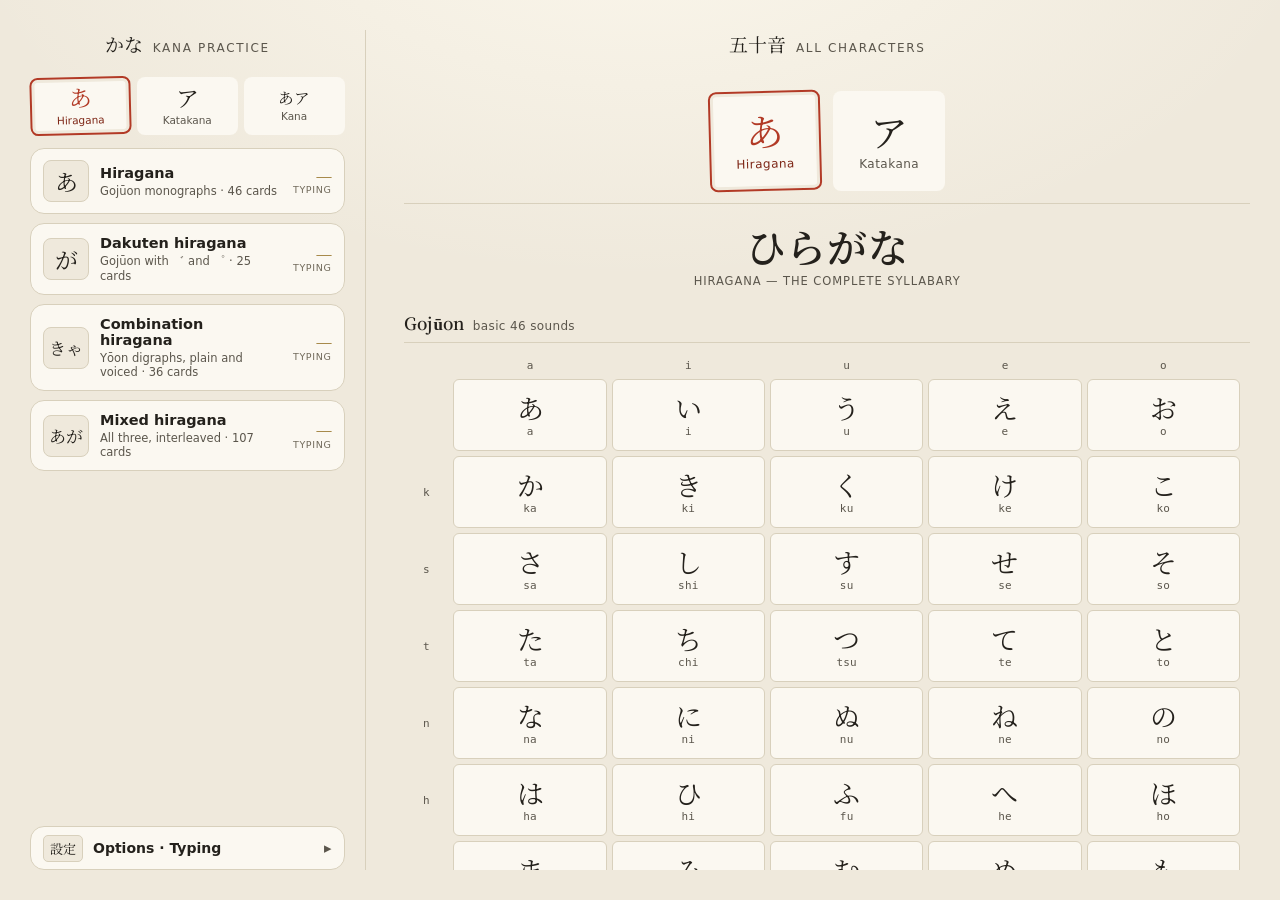
==== commit d41caeea: "refactor(ui): turn the dialog sheets into screens with a nav trail Options, the font picker and the " ====
--- a/index.html
+++ b/index.html
@@ -70,8 +70,9 @@
     </div>
 
     <!-- Everything that used to sit stacked here — answer mode, font, chart,
-         progress, account — now lives in #moreSheet. Five blocks took a third
-         of a phone screen away from the deck list. -->
+         progress, account — now lives on the #options screen. Five blocks took
+         a third of a phone screen away from the deck list. On a wide window
+         this row is the foot of the rail and behaves exactly the same. -->
     <button type="button" class="wide wide--bar" id="moreBtn">
       <span class="wide__mark" lang="ja">設定</span>
       <span class="wide__label">Options · <span id="moreMode">Typing</span></span>
@@ -302,95 +303,100 @@
     <p class="fatal__hint">then open <code>http://localhost:8000</code>.</p>
   </section>
 
+  <!-- ───────────── OPTIONS ───────────── -->
+  <!-- These three were <dialog> sheets until they became screens like every
+       other: a modal over a phone-shaped column had to cap its own height, and
+       the tallest of them — this one — was what set that cap. A screen scrolls
+       instead, and on a wide window it is the pane beside the deck rail. -->
+  <section id="options" class="screen panel hidden" aria-labelledby="optionsTitle">
+    <p class="eyebrow" id="optionsTitle"><span class="mark" lang="ja">設定</span> Options</p>
+
+    <div class="panel__scroll">
+      <div class="modebar modebar--stack">
+        <span class="modebar__label">Answer by</span>
+        <div class="seg" id="modeSwitch" role="radiogroup" aria-label="Answer mode">
+          <button type="button" class="seg__btn" data-mode="type" role="radio" aria-checked="true">Typing</button>
+          <button type="button" class="seg__btn" data-mode="choose" role="radio" aria-checked="false">Choosing</button>
+          <button type="button" class="seg__btn" data-mode="write" role="radio" aria-checked="false">Writing</button>
+        </div>
+      </div>
+
+      <!-- Theme is this device's alone — it is never synced to an account. -->
+      <div class="modebar modebar--stack">
+        <span class="modebar__label">Theme</span>
+        <div class="seg" id="themeSwitch" role="radiogroup" aria-label="Theme">
+          <button type="button" class="seg__btn" data-theme="auto" role="radio" aria-checked="true">Auto</button>
+          <button type="button" class="seg__btn" data-theme="light" role="radio" aria-checked="false">Light</button>
+          <button type="button" class="seg__btn" data-theme="dark" role="radio" aria-checked="false">Dark</button>
+        </div>
+      </div>
+
+      <button type="button" class="wide" id="menuFontBtn">
+        <span class="wide__mark wide__mark--kana" lang="ja">あ</span>
+        <span class="wide__label">Character font · <span id="menuFontName">Mincho</span></span>
+        <span class="wide__go" aria-hidden="true">▸</span>
+      </button>
+
+      <button type="button" class="wide" id="chartBtn">
+        <span class="wide__mark" lang="ja">五十音</span>
+        <span class="wide__label">All characters &amp; romaji</span>
+        <span class="wide__go" aria-hidden="true">▸</span>
+      </button>
+
+      <!-- both hidden unless a backend answers /api/health -->
+      <button type="button" class="wide hidden" id="statsBtn">
+        <span class="wide__mark" lang="ja">記録</span>
+        <span class="wide__label">Your progress</span>
+        <span class="wide__go" aria-hidden="true">▸</span>
+      </button>
+
+      <button type="button" class="wide hidden" id="accountBtn">
+        <span class="wide__mark" lang="ja">名</span>
+        <span class="wide__label">Account · <span id="accountName">Sign in</span></span>
+        <span class="wide__go" aria-hidden="true">▸</span>
+      </button>
+    </div>
+
+    <button type="button" class="link" id="optionsBackBtn">← Back</button>
+  </section>
+
+  <!-- ───────────── FONT PICKER ───────────── -->
+  <section id="fontPicker" class="screen panel hidden" aria-labelledby="fontPickerTitle">
+    <p class="eyebrow" id="fontPickerTitle"><span class="mark" lang="ja">字</span> Character font</p>
+
+    <div class="panel__scroll">
+      <div class="fonts" id="fontList" role="radiogroup" aria-labelledby="fontPickerTitle"></div>
+      <p class="panel__note" id="fontNote"></p>
+    </div>
+
+    <button type="button" class="link" id="fontBackBtn">← Back</button>
+  </section>
+
+  <!-- ───────────── CHARACTER CHART ───────────── -->
+  <section id="chart" class="screen panel panel--chart hidden" data-script="hiragana"
+           aria-labelledby="chartTitle">
+    <p class="eyebrow" id="chartTitle"><span class="mark" lang="ja">五十音</span> All characters</p>
+
+    <div class="chart__switch" role="radiogroup" aria-label="Script">
+      <button type="button" class="hanko" data-chart="hiragana" role="radio" aria-checked="true">
+        <span class="hanko__glyph" lang="ja">あ</span>
+        <span class="hanko__label">Hiragana</span>
+      </button>
+      <button type="button" class="hanko" data-chart="katakana" role="radio" aria-checked="false">
+        <span class="hanko__glyph" lang="ja">ア</span>
+        <span class="hanko__label">Katakana</span>
+      </button>
+    </div>
+
+    <!-- masthead + tables are built by app.js from kana.json's `charts` -->
+    <div class="panel__scroll chart__body" id="chartBody" tabindex="-1"></div>
+
+    <!-- On a wide window the chart is what fills the pane while nothing is
+         running, and there is nowhere to go back to — CSS drops this there. -->
+    <button type="button" class="link" id="chartBackBtn">← Back</button>
+  </section>
+
 </main>
-
-<!-- ───────────── OPTIONS ───────────── -->
-<dialog id="moreSheet" class="sheet" aria-labelledby="moreSheetTitle">
-  <div class="sheet__head">
-    <h2 class="sheet__title" id="moreSheetTitle">Options</h2>
-    <button type="button" class="iconbtn" id="moreCloseBtn" aria-label="Close">✕</button>
-  </div>
-  <div class="sheet__body">
-    <div class="modebar modebar--stack">
-      <span class="modebar__label">Answer by</span>
-      <div class="seg" id="modeSwitch" role="radiogroup" aria-label="Answer mode">
-        <button type="button" class="seg__btn" data-mode="type" role="radio" aria-checked="true">Typing</button>
-        <button type="button" class="seg__btn" data-mode="choose" role="radio" aria-checked="false">Choosing</button>
-        <button type="button" class="seg__btn" data-mode="write" role="radio" aria-checked="false">Writing</button>
-      </div>
-    </div>
-
-    <!-- Theme is this device's alone — it is never synced to an account. -->
-    <div class="modebar modebar--stack">
-      <span class="modebar__label">Theme</span>
-      <div class="seg" id="themeSwitch" role="radiogroup" aria-label="Theme">
-        <button type="button" class="seg__btn" data-theme="auto" role="radio" aria-checked="true">Auto</button>
-        <button type="button" class="seg__btn" data-theme="light" role="radio" aria-checked="false">Light</button>
-        <button type="button" class="seg__btn" data-theme="dark" role="radio" aria-checked="false">Dark</button>
-      </div>
-    </div>
-
-    <button type="button" class="wide" id="menuFontBtn">
-      <span class="wide__mark wide__mark--kana" lang="ja">あ</span>
-      <span class="wide__label">Character font · <span id="menuFontName">Mincho</span></span>
-      <span class="wide__go" aria-hidden="true">▸</span>
-    </button>
-
-    <button type="button" class="wide" id="chartBtn">
-      <span class="wide__mark" lang="ja">五十音</span>
-      <span class="wide__label">All characters &amp; romaji</span>
-      <span class="wide__go" aria-hidden="true">▸</span>
-    </button>
-
-    <!-- both hidden unless a backend answers /api/health -->
-    <button type="button" class="wide hidden" id="statsBtn">
-      <span class="wide__mark" lang="ja">記録</span>
-      <span class="wide__label">Your progress</span>
-      <span class="wide__go" aria-hidden="true">▸</span>
-    </button>
-
-    <button type="button" class="wide hidden" id="accountBtn">
-      <span class="wide__mark" lang="ja">名</span>
-      <span class="wide__label">Account · <span id="accountName">Sign in</span></span>
-      <span class="wide__go" aria-hidden="true">▸</span>
-    </button>
-  </div>
-</dialog>
-
-<!-- ───────────── FONT PICKER ───────────── -->
-<dialog id="fontSheet" class="sheet" aria-labelledby="fontSheetTitle">
-  <div class="sheet__head">
-    <h2 class="sheet__title" id="fontSheetTitle">Character font</h2>
-    <button type="button" class="iconbtn" id="fontCloseBtn" aria-label="Close">✕</button>
-  </div>
-  <div class="sheet__body">
-    <div class="fonts" id="fontList" role="radiogroup" aria-labelledby="fontSheetTitle"></div>
-    <p class="sheet__note" id="fontNote"></p>
-  </div>
-</dialog>
-
-<!-- ───────────── CHARACTER CHART ───────────── -->
-<dialog id="chartSheet" class="sheet sheet--chart" data-script="hiragana"
-        aria-labelledby="chartSheetTitle">
-  <div class="sheet__head">
-    <h2 class="sheet__title" id="chartSheetTitle">All characters</h2>
-    <button type="button" class="iconbtn" id="chartCloseBtn" aria-label="Close">✕</button>
-  </div>
-
-  <div class="chart__switch" role="radiogroup" aria-label="Script">
-    <button type="button" class="hanko" data-chart="hiragana" role="radio" aria-checked="true">
-      <span class="hanko__glyph" lang="ja">あ</span>
-      <span class="hanko__label">Hiragana</span>
-    </button>
-    <button type="button" class="hanko" data-chart="katakana" role="radio" aria-checked="false">
-      <span class="hanko__glyph" lang="ja">ア</span>
-      <span class="hanko__label">Katakana</span>
-    </button>
-  </div>
-
-  <!-- masthead + tables are built by app.js from kana.json's `charts` -->
-  <div class="sheet__body chart__body" id="chartBody" tabindex="-1"></div>
-</dialog>
 
 <script src="app.js"></script>
 </body>
--- a/styles.css
+++ b/styles.css
@@ -136,14 +136,12 @@
 
   /* the pressed/hover wash on a control with no fill of its own */
   --press:    rgba(0,0,0,.07);
-  --backdrop: rgba(36,33,28,.42);
   /* focused text field — mixed from the accent, so it needs no dark twin */
   --focus-glow: 0 0 0 3px color-mix(in srgb, var(--shu) 16%, transparent);
 
   /* Shadows are whole values, not tints, because a dark ground needs a
      different spread and opacity, not the same shadow in another colour. */
   --shadow-fine:   0 1px 2px rgba(60,50,30,.14);          /* the seg thumb */
-  --shadow-sheet:  0 -20px 50px -22px rgba(60,50,30,.45);
   --shadow-square: 0 14px 30px -18px rgba(60,50,30,.42);
 
   /* the writing square: paper on paper, so it needs its own lift */
@@ -156,7 +154,7 @@
     radial-gradient(1100px 620px at 50% -12%, #FBF7EC 0%, transparent 62%),
     var(--paper);
 
-  --accent:      var(--shu);   /* flips per script inside the chart sheet */
+  --accent:      var(--shu);   /* flips per script inside the chart */
   --accent-dark: var(--shu-3); /* the accent's label colour, not "dark theme" */
 
   --sans: ui-sans-serif, system-ui, -apple-system, "Segoe UI", Roboto, "Helvetica Neue", Arial, sans-serif;
@@ -169,7 +167,7 @@
             "MS PMincho", "Songti SC", serif;
 
   /* Every Japanese character on screen uses this. app.js overwrites it with the
-     stack picked in the font sheet; --mincho stays put for the Latin numerals
+     stack picked in the font picker; --mincho stays put for the Latin numerals
      so switching kana faces never moves the score display around. */
   --kana: var(--mincho);
 
@@ -226,12 +224,10 @@
   --guide:    #4A4335;
 
   --press:    rgba(255,255,255,.09);
-  --backdrop: rgba(0,0,0,.6);
 
   /* a shadow on a dark ground has to be near-black and tighter, or it just
      fogs the area around the element instead of lifting it */
   --shadow-fine:   0 1px 2px rgba(0,0,0,.45);
-  --shadow-sheet:  0 -20px 50px -24px rgba(0,0,0,.85);
   --shadow-square: 0 14px 30px -20px rgba(0,0,0,.75);
 
   --square-bg: linear-gradient(180deg, #2A251D 0%, #1D1A15 140%);
@@ -379,7 +375,7 @@
 }
 
 /* ── menu ─────────────────────────────────────────────────────────────── */
-/* Script switch — the same seal stamps as the chart sheet (.hanko, defined with
+/* Script switch — the same seal stamps as the chart (.hanko, defined with
    the chart), sized to share the menu's full width. It filters the deck list to
    one script rather than listing all six decks at once. */
 .scriptbar{
@@ -495,12 +491,12 @@
 .seg__btn[aria-checked="true"]{ background:var(--paper-card); color:var(--c-ink); box-shadow:var(--shadow-fine); }
 
 /* Three options no longer fit beside the label on a phone, so these rows stack:
-   label above, buttons sharing the full width below. Both live in the Options
-   sheet, where they have no top border to sit under. */
+   label above, buttons sharing the full width below. Both live in Options,
+   where they have no top border to sit under. */
 .modebar--stack{
-  flex-direction:column; align-items:stretch; gap:7px;
+  flex-direction:column; align-items:stretch; gap:6px;
   margin-top:0; padding-top:0; border-top:none;
-  margin-bottom:16px;
+  margin-bottom:13px;
 }
 .modebar--stack .seg{ display:flex; }
 .modebar--stack .seg__btn{ flex:1 1 0; padding:0 8px; }
@@ -663,10 +659,16 @@
   cursor:pointer; text-align:left;
   transition:border-color .15s, color .15s, background .15s;
 }
+/* Follows the stamp, like everything else that carries the script's colour: the
+   selected chip is vermilion under あ, indigo under ア, purple under かな. It
+   named --shu directly until the stamps outnumbered it, which left a katakana
+   deck picked out in the hiragana colour two inches below an indigo seal. The
+   two reds left on this screen — .srow__k--bad and .srow__v--bad — are not this
+   and must not follow the accent: they mean *wrong*, not *hiragana*. */
 .deckpick__btn[aria-checked="true"]{
-  border-color:var(--shu);
+  border-color:var(--accent);
   color:var(--c-ink);
-  box-shadow:0 0 0 2px color-mix(in srgb, var(--shu) 14%, transparent);
+  box-shadow:0 0 0 2px color-mix(in srgb, var(--accent) 14%, transparent);
 }
 .deckpick__name{ font-size:13px; font-weight:600; white-space:nowrap; }
 .deckpick__n{ font-size:10.5px; letter-spacing:.06em; text-transform:uppercase;
@@ -740,46 +742,30 @@
   .srow__k{ font-size:25px; }
 }
 
-/* ── sheets ───────────────────────────────────────────────────────────── */
-.sheet{
-  margin:0; padding:0; border:0;
-  position:fixed; inset:auto 0 0 0;
-  width:100%; max-width:100%;
-  max-height:84dvh;
-  background:var(--paper);
-  border-top:1px solid var(--hairline);
-  border-radius:18px 18px 0 0;
-  color:var(--c-ink);
-  flex-direction:column;
-  box-shadow:var(--shadow-sheet);
-}
-/* `display` belongs on [open] only. An author `display:flex` on .sheet itself
-   would beat the UA's `dialog:not([open]){display:none}` — author rules always
-   win over UA rules — leaving a dead, unclosable panel in the page. */
-.sheet:not([open]){ display:none; }
-.sheet[open]{ display:flex; animation:sheet-in .22s cubic-bezier(.2,.9,.3,1); }
-@keyframes sheet-in{ from{ transform:translateY(14px); opacity:.4; } to{ transform:none; opacity:1; } }
-.sheet::backdrop{ background:var(--backdrop); }
-
-.sheet__head{
-  flex:0 0 auto;
-  display:flex; align-items:center; justify-content:space-between; gap:8px;
-  padding:6px 8px 6px 18px;
-  border-bottom:1px solid var(--hairline);
-}
-.sheet__title{
-  margin:0; font-size:11px; font-weight:600;
-  letter-spacing:.12em; text-transform:uppercase; color:var(--c-ink-soft);
-}
-.sheet__body{
-  flex:1 1 auto; min-height:0;
+/* ── panels: options, the font picker, the chart ──────────────────────────
+   These were <dialog> sheets, and the reason they are not is that a modal has
+   to cap its own height. Options is the tallest of the three — two segmented
+   controls and four rows, the last of which is Account, i.e. the way to Sign
+   out — so the cap was what decided whether the way out was on screen. A
+   screen has no cap: it scrolls, exactly like the progress screen next to it,
+   and it carries the same eyebrow and the same ← Back at the foot.           */
+.panel__scroll{
+  flex:1; min-height:0;
   overflow-y:auto; -webkit-overflow-scrolling:touch;
-  padding:12px 14px calc(14px + var(--safe-b));
-}
-.sheet__note{
+  margin-inline:calc(var(--pad) * -1);
+  padding-inline:var(--pad);
+  padding-bottom:4px;
+}
+/* Four rows in a column here, where the menu's one is alone. */
+.panel__scroll .wide{ margin-top:8px; }
+.panel__note{
   margin:14px 2px 0;
   font-size:12.5px; line-height:1.55; color:var(--c-ink-soft);
 }
+
+/* The chart brings its own scroller and its stamps sit above it, so it gives
+   back the padding the other two want. */
+.panel--chart .panel__scroll{ padding-inline:0; margin-inline:0; }
 
 .fonts{ display:grid; gap:8px; }
 
@@ -815,23 +801,11 @@
 .font__tick{ font-size:15px; color:var(--brass); text-align:center; visibility:hidden; }
 .font[aria-checked="true"] .font__tick{ visibility:visible; }
 
-@media (min-width:600px){
-  .sheet{
-    inset:0; margin:auto;
-    width:calc(100% - 40px); max-width:410px;
-    max-height:min(78dvh, 620px);
-    border:1px solid var(--hairline); border-radius:var(--r-lg);
-  }
-  /* the reference tables want the extra width when there is any */
-  .sheet--chart{ max-width:700px; max-height:min(90dvh, 940px); }
-  @keyframes sheet-in{ from{ transform:scale(.97); opacity:.4; } to{ transform:none; opacity:1; } }
-}
-.sheet--chart{ max-height:92dvh; }
 
 /* ══ character chart ══════════════════════════════════════════════════════
    The palette is now the app's own, so the chart only re-points the accent —
    vermilion for hiragana, indigo for katakana.                              */
-.sheet--chart[data-script="katakana"]{
+.panel--chart[data-script="katakana"]{
   --accent:var(--ai);
   --accent-dark:var(--ai-2);
 }
@@ -1342,6 +1316,9 @@
 /* ══ tablet / desktop ═════════════════════════════════════════════════ */
 @media (min-width:600px) and (min-height:600px){
   :root{ --pad:28px; }
+  /* Between a phone and the rail layout there is no second column worth
+     having, but 440px in a 900px window is a lot of nothing either side. */
+  .stage{ max-width:620px; }
   .eyebrow{ margin-bottom:20px; }
   .playbar{ margin-bottom:6px; }
   .playbar__title{ font-size:12.5px; }
@@ -1358,6 +1335,134 @@
   .end__score{ font-size:60px; }
 }
 
+/* ══ wide window: a deck rail and a pane ══════════════════════════════════
+   Below this the app is one screen at a time, which is exactly right on a
+   phone and used to be all there was. On a wide window it left a 440px column
+   in the middle of 1400 with dead space either side, so the menu stops being a
+   screen you leave and becomes the rail: the stamps and the deck list stay
+   put, and whatever you are doing — a drill, the chart, Options, the report —
+   fills the pane beside it.
+
+   Nothing here is a second copy of anything. #menu is the same element the
+   phone shows, placed in the first column and exempted from .hidden; app.js
+   still thinks in one screen at a time and `activeScreen()` still reads the
+   class, not what is painted. The pane is every other screen in column two.
+
+   `data-screen` on <body> is what app.js writes, and the one thing it decides
+   here is the idle pane: with nothing running, a chart is what belongs beside
+   a deck list, so the pane holds it and its Back link is dropped.
+
+   Height is guarded as well as width, or a landscape phone with the keyboard
+   up — 900×400, and reporting `orientation:landscape` — would be handed a rail
+   it has no room for.                                                        */
+@media (min-width:1100px) and (min-height:560px){
+  :root{ --pad:30px; }
+
+  /* fill the window instead of floating a card in the middle of it */
+  body{ align-items:stretch; }
+  .stage{
+    max-width:none;
+    min-height:var(--avail);
+    display:grid;
+    /* The floor is what the seal stamps need side by side — below it the bar
+       overflows before the labels are legible, which is why the rail layout
+       starts at 1100 rather than 1000. */
+    grid-template-columns:clamp(336px, 26vw, 392px) minmax(0, 1120px);
+    column-gap:clamp(22px, 3vw, 44px);
+    align-items:stretch;
+    /* On an ultrawide the answer is not a pane a metre across — the two
+       columns stay together and the pair is centred. */
+    justify-content:center;
+  }
+
+  /* ── the rail ─────────────────────────────────────────────────────────
+     .hidden carries !important — it has to, or a later display: rule like
+     .play's grid would beat it — so the two exemptions below need it too.
+     Specificity settles which important rule wins, and an id beats a class. */
+  #menu{
+    grid-column:1; min-width:0;
+    border-right:1px solid var(--hairline);
+    padding-right:clamp(16px, 1.6vw, 24px);
+  }
+  #menu.hidden{ display:flex !important; }
+
+  /* The rail is about as wide as a small phone, so the stamps and the deck
+     rows take the compact sizing rather than the tablet block's larger one. */
+  #menu .scriptbar{ gap:6px; }
+  #menu .scriptbar .hanko{ min-height:58px; }
+  #menu .scriptbar .hanko__glyph{ --stamp:23px; }
+  #menu .scriptbar .hanko__label{ font-size:10.5px; letter-spacing:0; }
+  #menu .deck{ grid-template-columns:46px 1fr auto; gap:11px; min-height:64px; padding:11px 12px; }
+  #menu .deck__sample{ height:42px; font-size:23px; }
+  #menu .deck--combo .deck__sample{ font-size:17px; }
+  #menu .deck__name{ font-size:14.5px; }
+  #menu .deck__meta{ font-size:11.5px; }
+  #menu .deck__best{ font-size:15px; }
+  /* the list bleeds to the stage edges on a phone; in the rail it stays inside
+     the hairline, so the negative margin that does that comes off */
+  #menu .menu__scroll{ margin-inline:0; padding-inline:0; }
+
+  /* ── the pane ─────────────────────────────────────────────────────────── */
+  #play, #end, #stats, #auth, #options, #fontPicker, #chart{
+    grid-column:2; min-width:0;
+  }
+  /* A measure, not the whole width: only the chart is a reference table that
+     wants every pixel there is. */
+  #end, #stats, #auth, #options, #fontPicker{
+    width:100%; max-width:540px; margin-inline:auto;
+  }
+  #chart{ width:100%; max-width:880px; margin-inline:auto; }
+
+  /* nothing running → the chart is the pane, and has nowhere to go back to */
+  body[data-screen="menu"] #chart.hidden{ display:flex !important; }
+  body[data-screen="menu"] #chartBackBtn{ display:none; }
+
+  /* The load error is the one screen with no menu behind it: there are no
+     decks, so a rail would be an empty column beside the explanation. */
+  body[data-screen="fatal"] .stage{
+    display:flex; max-width:560px; margin-inline:auto;
+  }
+  body[data-screen="fatal"] #menu.hidden{ display:none !important; }
+
+  /* ── the drill, square beside the answer ──────────────────────────────
+     The same two-column shape the landscape block uses, with room to make the
+     square the size it deserves. */
+  .play{
+    display:grid;
+    grid-template-columns:auto minmax(0, 1fr);
+    grid-template-areas:
+      "bar  bar"
+      "main dock";
+    align-items:center;
+    column-gap:clamp(24px, 3vw, 52px);
+  }
+  .playbar{ grid-area:bar; }
+  .playmain{ grid-area:main; padding:0; }
+  .dock{ grid-area:dock; }
+  /* This grid has no row for the reveal bar: left visible on a touch laptop it
+     would be auto-placed and shove the square out of its cell. There is room
+     beside the hint here, which is where reveal goes instead. */
+  .revealbar{ display:none; }
+  #typedTools .link{ display:inline-flex; }
+  #typedTools{ justify-content:space-between; min-height:var(--tap); }
+
+  /* The square takes the pane's left column and the answer takes what is
+     left, so at the narrow end of this layout a 400px square is what squeezes
+     the dock. Two steps rather than a formula: the column width isn't a thing
+     CSS can measure from in here. */
+  .square{ width:min(46dvh, 300px); }
+  .feedback{ min-height:44px; margin-top:0; }
+
+  .end__actions{ flex-direction:row; flex-wrap:wrap; justify-content:center; }
+  .end__actions .btn{ flex:1 1 200px; }
+  .end__actions .link{ flex:1 1 100%; }
+}
+
+/* Past about 1280 the pane has room for the square the glyph deserves. */
+@media (min-width:1280px) and (min-height:660px){
+  .square{ width:min(52dvh, 400px); }
+}
+
 /* ══ motion ═══════════════════════════════════════════════════════════ */
 @media (prefers-reduced-motion:reduce){
   *{ animation-duration:.001ms !important; transition-duration:.001ms !important; }
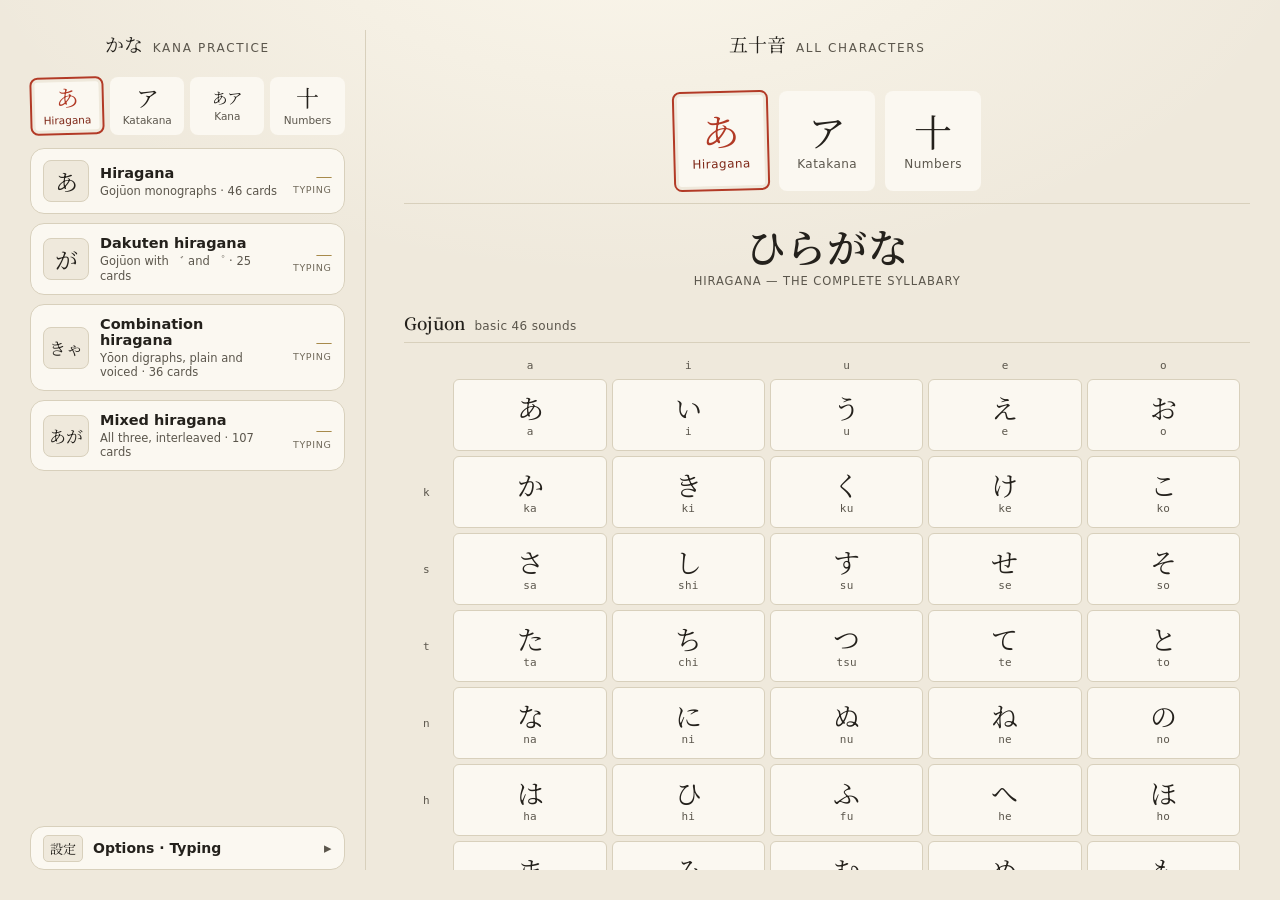
==== commit 19b9263e: "feat(numbers): add the counting drills under a stamp of their own The app's second subject, and the " ====
--- a/index.html
+++ b/index.html
@@ -43,9 +43,11 @@
   <section id="menu" class="screen menu">
     <p class="eyebrow"><span class="mark" lang="ja">かな</span> Kana Practice</p>
 
-    <!-- The deck list below shows one stamp at a time. The third is not a
-         script anyone writes in — it is where the decks that span both scripts
-         live, so they are found in one place instead of twice. -->
+    <!-- The deck list below shows one stamp at a time. Only two of these are
+         scripts anyone writes in: あア is where the decks spanning both live, so
+         they are found in one place instead of twice, and 十 is the counting
+         drills, which are not kana at all. Both are a `script` downstream — see
+         CLAUDE.md — which is what keeps every filter to one comparison. -->
     <div class="scriptbar" id="scriptSwitch" role="radiogroup" aria-label="Script">
       <button type="button" class="hanko" data-script="hiragana" role="radio" aria-checked="true">
         <span class="hanko__glyph" lang="ja">あ</span>
@@ -58,6 +60,10 @@
       <button type="button" class="hanko" data-script="kana" role="radio" aria-checked="false">
         <span class="hanko__glyph hanko__glyph--pair" lang="ja">あア</span>
         <span class="hanko__label">Kana</span>
+      </button>
+      <button type="button" class="hanko" data-script="number" role="radio" aria-checked="false">
+        <span class="hanko__glyph" lang="ja">十</span>
+        <span class="hanko__label">Numbers</span>
       </button>
     </div>
 
@@ -180,6 +186,10 @@
           <span class="hanko__glyph hanko__glyph--pair" lang="ja">あア</span>
           <span class="hanko__label">Kana</span>
         </button>
+        <button type="button" class="hanko" data-script="number" role="radio" aria-checked="false">
+          <span class="hanko__glyph" lang="ja">十</span>
+          <span class="hanko__label">Numbers</span>
+        </button>
       </div>
 
       <!-- hidden when there is only one deck to pick — see renderDeckPicker -->
@@ -231,7 +241,10 @@
         </div>
       </div>
 
-      <!-- writing: romaji is shown, the kana is typed (needs a Japanese IME) -->
+      <!-- writing: the kana is typed, which needs a Japanese IME. The number
+           drills take romaji here as well — they ask with 6, so "roku" is an
+           answer to that and not the prompt echoed back — and app.js swaps the
+           hint under the field to say so. -->
       <div id="writeMode" class="hidden">
         <div class="answer">
           <input id="kanaInput" type="text" inputmode="text" lang="ja" enterkeyhint="go"
@@ -241,7 +254,20 @@
         </div>
       </div>
 
-      <!-- shared by both typing modes; the hint text is set per mode -->
+      <!-- counting, digits half: a numeric keypad, which is why this is a field
+           of its own rather than #input with inputmode swapped — the same reason
+           #kanaInput is separate. type stays "text": type="number" brings
+           spinners, and drops the separators the prompt is written with. -->
+      <div id="numberMode" class="hidden">
+        <div class="answer">
+          <input id="numInput" type="text" inputmode="numeric" enterkeyhint="go"
+                 autocomplete="off" autocapitalize="off" autocorrect="off" spellcheck="false"
+                 placeholder="digits…" aria-label="Type the number in digits">
+          <button type="button" class="btn btn--primary" id="numSubmitBtn">Check</button>
+        </div>
+      </div>
+
+      <!-- shared by all three typing modes; the hint text is set per mode -->
       <div class="undertools" id="typedTools">
         <button type="button" class="link" id="revealBtn">Reveal answer</button>
         <span class="hint hint--keys" id="typedHint">Enter ↵ to check</span>
@@ -386,6 +412,10 @@
         <span class="hanko__glyph" lang="ja">ア</span>
         <span class="hanko__label">Katakana</span>
       </button>
+      <button type="button" class="hanko" data-chart="number" role="radio" aria-checked="false">
+        <span class="hanko__glyph" lang="ja">十</span>
+        <span class="hanko__label">Numbers</span>
+      </button>
     </div>
 
     <!-- masthead + tables are built by app.js from kana.json's `charts` -->
--- a/styles.css
+++ b/styles.css
@@ -132,6 +132,12 @@
      them on contrast too rather than reading as a louder third colour. */
   --murasaki:   #5C3D7A;
   --murasaki-2: #452A5C;  /* its label colour, as ai-2 is to ai */
+  /* 納戸 — the numbers accent. Deliberately outside the shu/ai/murasaki family,
+     because numbers are a different subject rather than a third script, and
+     equally deliberately not matcha or brass: green already means "correct" and
+     gold "your record" everywhere else, and a stamp is neither. */
+  --nando:      #236E70;
+  --nando-2:    #185657;
   --guide:    #C8BFA6;  /* practice-square cross guides */
 
   /* the pressed/hover wash on a control with no fill of its own */
@@ -221,6 +227,8 @@
   --ai-2:     #A3BAE6;
   --murasaki:   #B18FD8;
   --murasaki-2: #C6ACE6;
+  --nando:      #6BB8B9;
+  --nando-2:    #86C7C8;
   --guide:    #4A4335;
 
   --press:    rgba(255,255,255,.09);
@@ -380,8 +388,27 @@
    one script rather than listing all six decks at once. */
 .scriptbar{
   flex:0 0 auto;
-  display:flex; gap:10px;
+  display:flex; gap:8px;
   margin-bottom:13px;
+}
+/* Four stamps share the width three used to, so the label is what runs out of
+   room first — "Hiragana", "Katakana" and "Numbers" are seven or eight
+   characters each against a quarter of the bar. Keep it on one line and let the
+   letter-spacing go, then the size, before it is ever allowed to wrap: a stamp
+   whose label runs to two lines is taller than its neighbours and the row stops
+   reading as a row of seals. */
+.scriptbar .hanko__label{ white-space:nowrap; letter-spacing:.02em; }
+@media (max-width:409px){
+  .scriptbar{ gap:6px; }
+  .scriptbar .hanko__label{ font-size:11px; letter-spacing:0; }
+}
+@media (max-width:359px){
+  .scriptbar{ gap:5px; }
+  .scriptbar .hanko__label{ font-size:10px; letter-spacing:-.01em; }
+  /* A pair can no longer break between its two characters — it must not — so
+     on the narrowest phone it gives back the width that costs by shrinking.
+     The single-glyph stamps keep their size; only あア moves. */
+  .scriptbar .hanko__glyph--pair{ font-size:calc(var(--stamp, 34px) * .56); }
 }
 .scriptbar .hanko{ flex:1 1 0; width:auto; min-height:62px; gap:5px; }
 .scriptbar .hanko__glyph{ --stamp:26px; }
@@ -395,6 +422,10 @@
 .menu[data-script="kana"]{
   --accent:var(--murasaki);
   --accent-dark:var(--murasaki-2);
+}
+.menu[data-script="number"]{
+  --accent:var(--nando);
+  --accent-dark:var(--nando-2);
 }
 
 .menu__scroll{
@@ -628,6 +659,10 @@
 .stats[data-script="kana"]{
   --accent:var(--murasaki);
   --accent-dark:var(--murasaki-2);
+}
+.stats[data-script="number"]{
+  --accent:var(--nando);
+  --accent-dark:var(--nando-2);
 }
 
 /* the phone/desktop split — figures from one are never comparable to the other */
@@ -809,13 +844,30 @@
   --accent:var(--ai);
   --accent-dark:var(--ai-2);
 }
+.panel--chart[data-script="number"]{
+  --accent:var(--nando);
+  --accent-dark:var(--nando-2);
+}
 
 /* ── seal-stamp script switcher ───────────────────────────────────────── */
 .chart__switch{
   flex:0 0 auto;
-  display:flex; justify-content:center; gap:12px;
+  display:flex; justify-content:center; gap:10px;
   padding:14px 14px 12px;
   border-bottom:1px solid var(--hairline);
+}
+/* The sheet is narrower than the menu on a phone and carries the same four
+   stamps, so they shrink from their 96px rather than overflowing — and the
+   label is held to one line here for the reason it is there. */
+.chart__switch .hanko{ flex:0 1 96px; min-width:0; }
+.chart__switch .hanko__label{ white-space:nowrap; }
+@media (max-width:409px){
+  .chart__switch{ gap:6px; padding-inline:10px; }
+  .chart__switch .hanko__label{ font-size:11px; letter-spacing:0; }
+}
+@media (max-width:359px){
+  .chart__switch{ gap:5px; padding-inline:8px; }
+  .chart__switch .hanko__label{ font-size:10px; letter-spacing:-.01em; }
 }
 .hanko{
   width:96px; min-height:88px;
@@ -834,6 +886,9 @@
 .hanko__glyph{
   font-family:var(--kana); font-size:var(--stamp, 34px);
   line-height:1; color:var(--c-ink);
+  /* a two-character stamp — あア — breaking over two lines makes the stamp
+     taller than its neighbours and the row stops reading as a row */
+  white-space:nowrap;
 }
 /* あア is two full-width glyphs in a stamp built for one — at full size the pair
    is wider than the label under it and the stamp stops looking square. */
@@ -928,6 +983,81 @@
 .kcell__r{
   font-family:var(--mono); font-size:11px; line-height:1;
   letter-spacing:.02em; color:var(--c-ink-soft);
+}
+
+/* ── the numbers chart ────────────────────────────────────────────────────
+   Three parts to a row where a kana cell has two — the numeral is the thing
+   you look up, so it leads and takes the accent, and the kana and the reading
+   stack beside it. Wider tracks than .chart--flow for the same reason the
+   number prompt sizes itself: "1,000,000" and じゅうまん are not one glyph.   */
+.chart--num{
+  display:grid;
+  grid-template-columns:repeat(auto-fill, minmax(158px, 1fr));
+  gap:4px;
+  margin-top:10px;
+}
+/* one per row, for readings too long to sit beside another */
+.chart--num--wide{ grid-template-columns:1fr; }
+
+.nrow{
+  display:grid;
+  grid-template-columns:auto minmax(0, 1fr);
+  grid-template-areas:"n k" "n r";
+  align-items:center;
+  column-gap:11px; row-gap:2px;
+  padding:7px 11px;
+  background:var(--paper-card);
+  border:1px solid var(--hairline);
+  border-radius:6px;
+}
+/* The leading cell stacks two things: how the row is written, which is what the
+   drill puts on the square, and what it is — 6, Monday, the 20th. The written
+   form leads and takes the accent; the identity sits under it, quieter, because
+   it is the answer and the chart is not a quiz. */
+.nrow__n{
+  grid-area:n;
+  display:flex; flex-direction:column; align-items:flex-end; justify-content:center;
+  gap:1px;
+  /* Every row is its own grid, so an `auto` column is as wide as that row's
+     longest line and nothing lines up down the page — "Wednesday" pushes 水曜日
+     a dozen pixels right of 月曜日. A floor just past the longest identity either
+     chart has — "Wednesday", 71px — makes every ordinary row agree, and a row
+     whose written form is longer than that is in a `wide` section anyway, one
+     per row, with nothing beside it to line up with. */
+  min-width:72px;
+  text-align:right;
+}
+.nrow__x{
+  display:block;
+  font-family:var(--kana); font-size:17px; line-height:1.15;
+  color:var(--accent-dark);
+}
+/* Latin and digits stay mincho, which is what keeps the identity column from
+   reshuffling every time the kana face changes. */
+.nrow__id{
+  display:block;
+  font-family:var(--mincho); font-size:12px; line-height:1.15;
+  font-variant-numeric:tabular-nums; letter-spacing:.01em;
+  color:var(--c-ink-mute);
+}
+/* …and a row with no written form of its own falls back to naming itself. */
+.nrow__n:not(:has(.nrow__x)) .nrow__id{
+  font-size:18px; color:var(--accent-dark);
+}
+
+/* the three siblings each need display:block or the two stacked ones run
+   together — the same trap as .deck__name/.deck__meta */
+.nrow__k{
+  grid-area:k; display:block;
+  font-family:var(--kana); font-size:15px; line-height:1.3;
+  color:var(--c-ink);
+  overflow-wrap:anywhere;
+}
+.nrow__r{
+  grid-area:r; display:block;
+  font-family:var(--mono); font-size:11px; line-height:1.35;
+  letter-spacing:.02em; color:var(--c-ink-soft);
+  overflow-wrap:anywhere;
 }
 
 .chart__note{
@@ -1071,6 +1201,25 @@
   letter-spacing:.01em;
 }
 
+/* Numbers are the one prompt whose length is not known in advance — "6" and
+   "rokujuurokuman rokusen kyuuhyaku kyuujuu kyuu" arrive in the same slot, two
+   orders of magnitude apart, so a single font-size cannot serve both. app.js
+   sets --fit from the string's length and the arithmetic stays here; the
+   fallback is the shortest bucket, so a missing property under-fills rather
+   than overflowing. Wrapping is what makes the long end survive at all. */
+.glyph.is-number{
+  --fit:15;
+  font-size:min(9vw, 34px);        /* fallback where cqw is unsupported */
+  font-size:calc(var(--fit) * 1cqw);
+  white-space:normal;
+  line-height:1.18;
+  text-align:center;
+  padding:0 6%;
+  word-spacing:.14em;
+  overflow-wrap:anywhere;
+  font-variant-numeric:tabular-nums;
+}
+
 /* teacher's red 〇 correct stamp */
 .maru{
   position:absolute; inset:0; margin:auto;
@@ -1151,6 +1300,9 @@
 }
 .choice:active:not(:disabled){ transform:translateY(1px); }
 .choice:disabled{ cursor:default; }
+/* number options are digits, so they line up rather than wander */
+.choice--num{ font-family:var(--mincho); font-variant-numeric:tabular-nums; font-size:19px; }
+
 .choice.is-picked-ok{ background:var(--matcha); color:var(--on-fill); border-color:transparent; }
 .choice.is-picked-no{ background:var(--shu);    color:var(--on-fill); border-color:transparent; }
 .choice.is-picked-ok .choice__key,
@@ -1218,6 +1370,16 @@
 }
 .miss__k{ font-family:var(--kana); font-size:24px; display:block; line-height:1.1; }
 .miss__r{ font-size:12px; color:var(--shu); font-weight:700; margin-top:2px; display:block; }
+
+/* A missed number is up to seven digits where a missed kana is one glyph, and
+   its reading is the long half rather than the short one — so the sizes swap
+   round and the tile is allowed to be wider. */
+.miss--num{ min-width:76px; }
+.miss--num .miss__k{
+  font-family:var(--mincho); font-size:19px;
+  font-variant-numeric:tabular-nums;
+}
+.miss--num .miss__r{ font-family:var(--kana); font-size:13px; font-weight:400; }
 
 .end__actions{
   flex:0 0 auto;
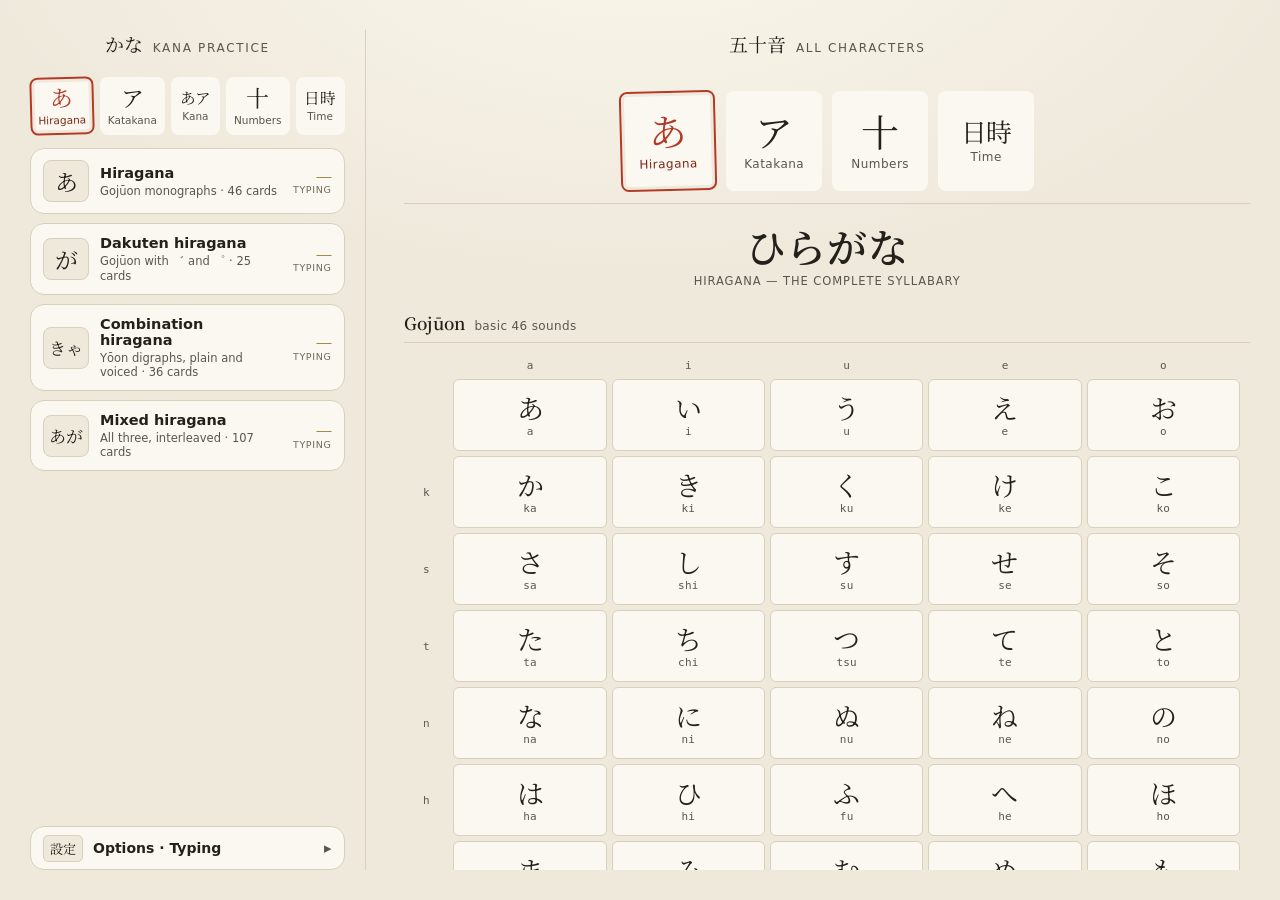
==== commit b0b474d1: "feat(calendar): add the weekday, month, date and clock drills The third subject, under a 日時 stamp la" ====
--- a/index.html
+++ b/index.html
@@ -43,7 +43,7 @@
   <section id="menu" class="screen menu">
     <p class="eyebrow"><span class="mark" lang="ja">かな</span> Kana Practice</p>
 
-    <!-- The deck list below shows one stamp at a time. Only two of these are
+    <!-- The deck list below shows one stamp at a time. Only two of the four are
          scripts anyone writes in: あア is where the decks spanning both live, so
          they are found in one place instead of twice, and 十 is the counting
          drills, which are not kana at all. Both are a `script` downstream — see
@@ -64,6 +64,10 @@
       <button type="button" class="hanko" data-script="number" role="radio" aria-checked="false">
         <span class="hanko__glyph" lang="ja">十</span>
         <span class="hanko__label">Numbers</span>
+      </button>
+      <button type="button" class="hanko" data-script="calendar" role="radio" aria-checked="false">
+        <span class="hanko__glyph hanko__glyph--pair" lang="ja">日時</span>
+        <span class="hanko__label">Time</span>
       </button>
     </div>
 
@@ -190,6 +194,10 @@
           <span class="hanko__glyph" lang="ja">十</span>
           <span class="hanko__label">Numbers</span>
         </button>
+        <button type="button" class="hanko" data-script="calendar" role="radio" aria-checked="false">
+          <span class="hanko__glyph hanko__glyph--pair" lang="ja">日時</span>
+          <span class="hanko__label">Time</span>
+        </button>
       </div>
 
       <!-- hidden when there is only one deck to pick — see renderDeckPicker -->
@@ -242,9 +250,9 @@
       </div>
 
       <!-- writing: the kana is typed, which needs a Japanese IME. The number
-           drills take romaji here as well — they ask with 6, so "roku" is an
-           answer to that and not the prompt echoed back — and app.js swaps the
-           hint under the field to say so. -->
+           and calendar drills take romaji here as well — they ask with 6 or
+           20日, so "roku" is an answer to that and not the prompt echoed
+           back — and app.js swaps the hint under the field to say so. -->
       <div id="writeMode" class="hidden">
         <div class="answer">
           <input id="kanaInput" type="text" inputmode="text" lang="ja" enterkeyhint="go"
@@ -416,6 +424,10 @@
         <span class="hanko__glyph" lang="ja">十</span>
         <span class="hanko__label">Numbers</span>
       </button>
+      <button type="button" class="hanko" data-chart="calendar" role="radio" aria-checked="false">
+        <span class="hanko__glyph hanko__glyph--pair" lang="ja">日時</span>
+        <span class="hanko__label">Time</span>
+      </button>
     </div>
 
     <!-- masthead + tables are built by app.js from kana.json's `charts` -->
--- a/styles.css
+++ b/styles.css
@@ -138,6 +138,15 @@
      gold "your record" everywhere else, and a stamp is neither. */
   --nando:      #236E70;
   --nando-2:    #185657;
+  /* 栗 — the calendar accent. The hue circle was full by the time it was
+     needed: shu, brass, matcha, nando, ai and murasaki leave nothing but the
+     browns. So this one is told apart by being the unsaturated one — bark
+     against six dyes — and it suits the subject, since a calendar is the one
+     stamp about time rather than about writing. Not brass, which is gold and
+     already means "your record" everywhere else; this is darker and redder
+     than gold, and the two are never on screen together. */
+  --kuri:       #7A5230;
+  --kuri-2:     #5C4227;
   --guide:    #C8BFA6;  /* practice-square cross guides */
 
   /* the pressed/hover wash on a control with no fill of its own */
@@ -229,6 +238,8 @@
   --murasaki-2: #C6ACE6;
   --nando:      #6BB8B9;
   --nando-2:    #86C7C8;
+  --kuri:       #C99A70;
+  --kuri-2:     #D6AE86;
   --guide:    #4A4335;
 
   --press:    rgba(255,255,255,.09);
@@ -391,9 +402,9 @@
   display:flex; gap:8px;
   margin-bottom:13px;
 }
-/* Four stamps share the width three used to, so the label is what runs out of
-   room first — "Hiragana", "Katakana" and "Numbers" are seven or eight
-   characters each against a quarter of the bar. Keep it on one line and let the
+/* Five stamps share the width three used to, so the label is what runs out of
+   room first — "Hiragana", "Katakana" and "Calendar" are eight or nine
+   characters each against a fifth of the bar. Keep it on one line and let the
    letter-spacing go, then the size, before it is ever allowed to wrap: a stamp
    whose label runs to two lines is taller than its neighbours and the row stops
    reading as a row of seals. */
@@ -407,7 +418,7 @@
   .scriptbar .hanko__label{ font-size:10px; letter-spacing:-.01em; }
   /* A pair can no longer break between its two characters — it must not — so
      on the narrowest phone it gives back the width that costs by shrinking.
-     The single-glyph stamps keep their size; only あア moves. */
+     The single-glyph stamps keep their size; only あア and 日時 move. */
   .scriptbar .hanko__glyph--pair{ font-size:calc(var(--stamp, 34px) * .56); }
 }
 .scriptbar .hanko{ flex:1 1 0; width:auto; min-height:62px; gap:5px; }
@@ -426,6 +437,10 @@
 .menu[data-script="number"]{
   --accent:var(--nando);
   --accent-dark:var(--nando-2);
+}
+.menu[data-script="calendar"]{
+  --accent:var(--kuri);
+  --accent-dark:var(--kuri-2);
 }
 
 .menu__scroll{
@@ -663,6 +678,10 @@
 .stats[data-script="number"]{
   --accent:var(--nando);
   --accent-dark:var(--nando-2);
+}
+.stats[data-script="calendar"]{
+  --accent:var(--kuri);
+  --accent-dark:var(--kuri-2);
 }
 
 /* the phone/desktop split — figures from one are never comparable to the other */
@@ -848,6 +867,10 @@
   --accent:var(--nando);
   --accent-dark:var(--nando-2);
 }
+.panel--chart[data-script="calendar"]{
+  --accent:var(--kuri);
+  --accent-dark:var(--kuri-2);
+}
 
 /* ── seal-stamp script switcher ───────────────────────────────────────── */
 .chart__switch{
@@ -856,7 +879,7 @@
   padding:14px 14px 12px;
   border-bottom:1px solid var(--hairline);
 }
-/* The sheet is narrower than the menu on a phone and carries the same four
+/* The sheet is narrower than the menu on a phone and carries the same five
    stamps, so they shrink from their 96px rather than overflowing — and the
    label is held to one line here for the reason it is there. */
 .chart__switch .hanko{ flex:0 1 96px; min-width:0; }
@@ -886,8 +909,8 @@
 .hanko__glyph{
   font-family:var(--kana); font-size:var(--stamp, 34px);
   line-height:1; color:var(--c-ink);
-  /* a two-character stamp — あア — breaking over two lines makes the stamp
-     taller than its neighbours and the row stops reading as a row */
+  /* a two-character stamp — あア, 日時 — breaking over two lines makes the
+     stamp taller than its neighbours and the row stops reading as a row */
   white-space:nowrap;
 }
 /* あア is two full-width glyphs in a stamp built for one — at full size the pair
@@ -1526,7 +1549,7 @@
     max-width:none;
     min-height:var(--avail);
     display:grid;
-    /* The floor is what the seal stamps need side by side — below it the bar
+    /* The floor is what five seal stamps need side by side — below it the bar
        overflows before the labels are legible, which is why the rail layout
        starts at 1100 rather than 1000. */
     grid-template-columns:clamp(336px, 26vw, 392px) minmax(0, 1120px);
